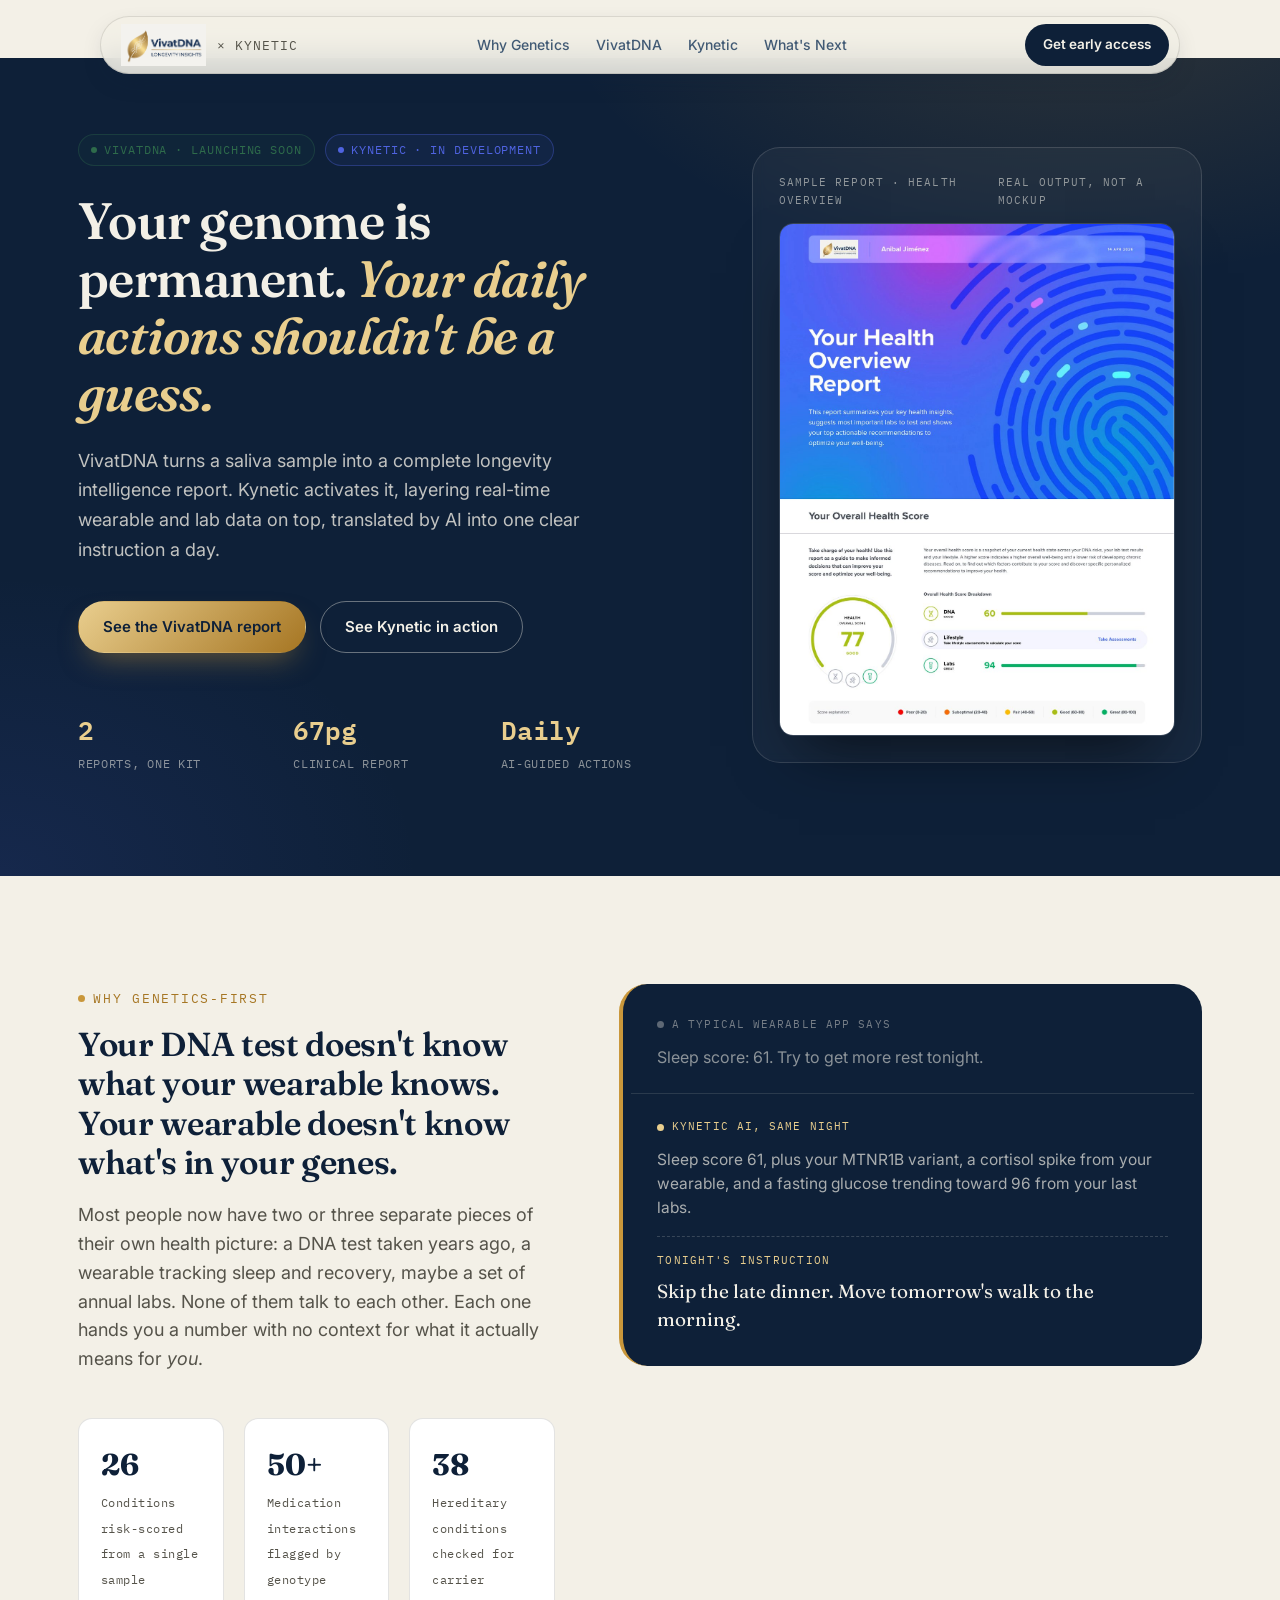
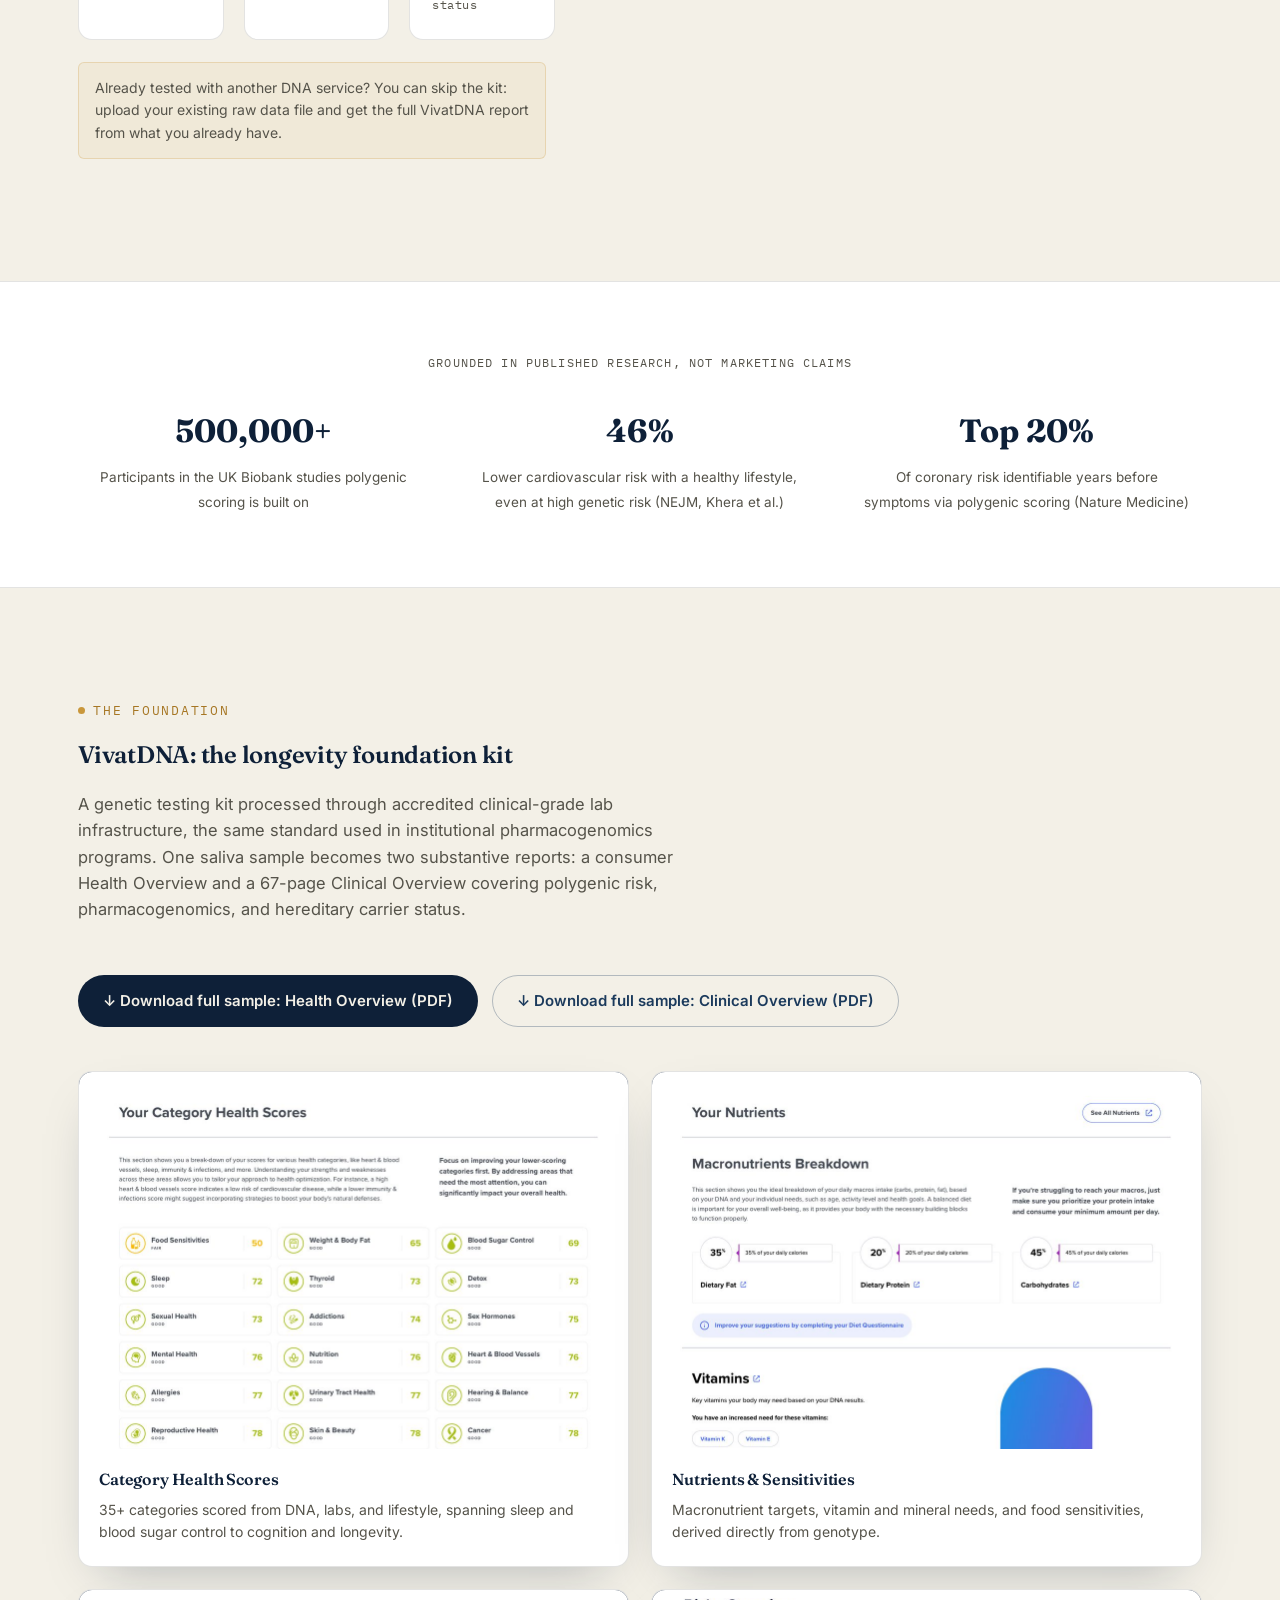
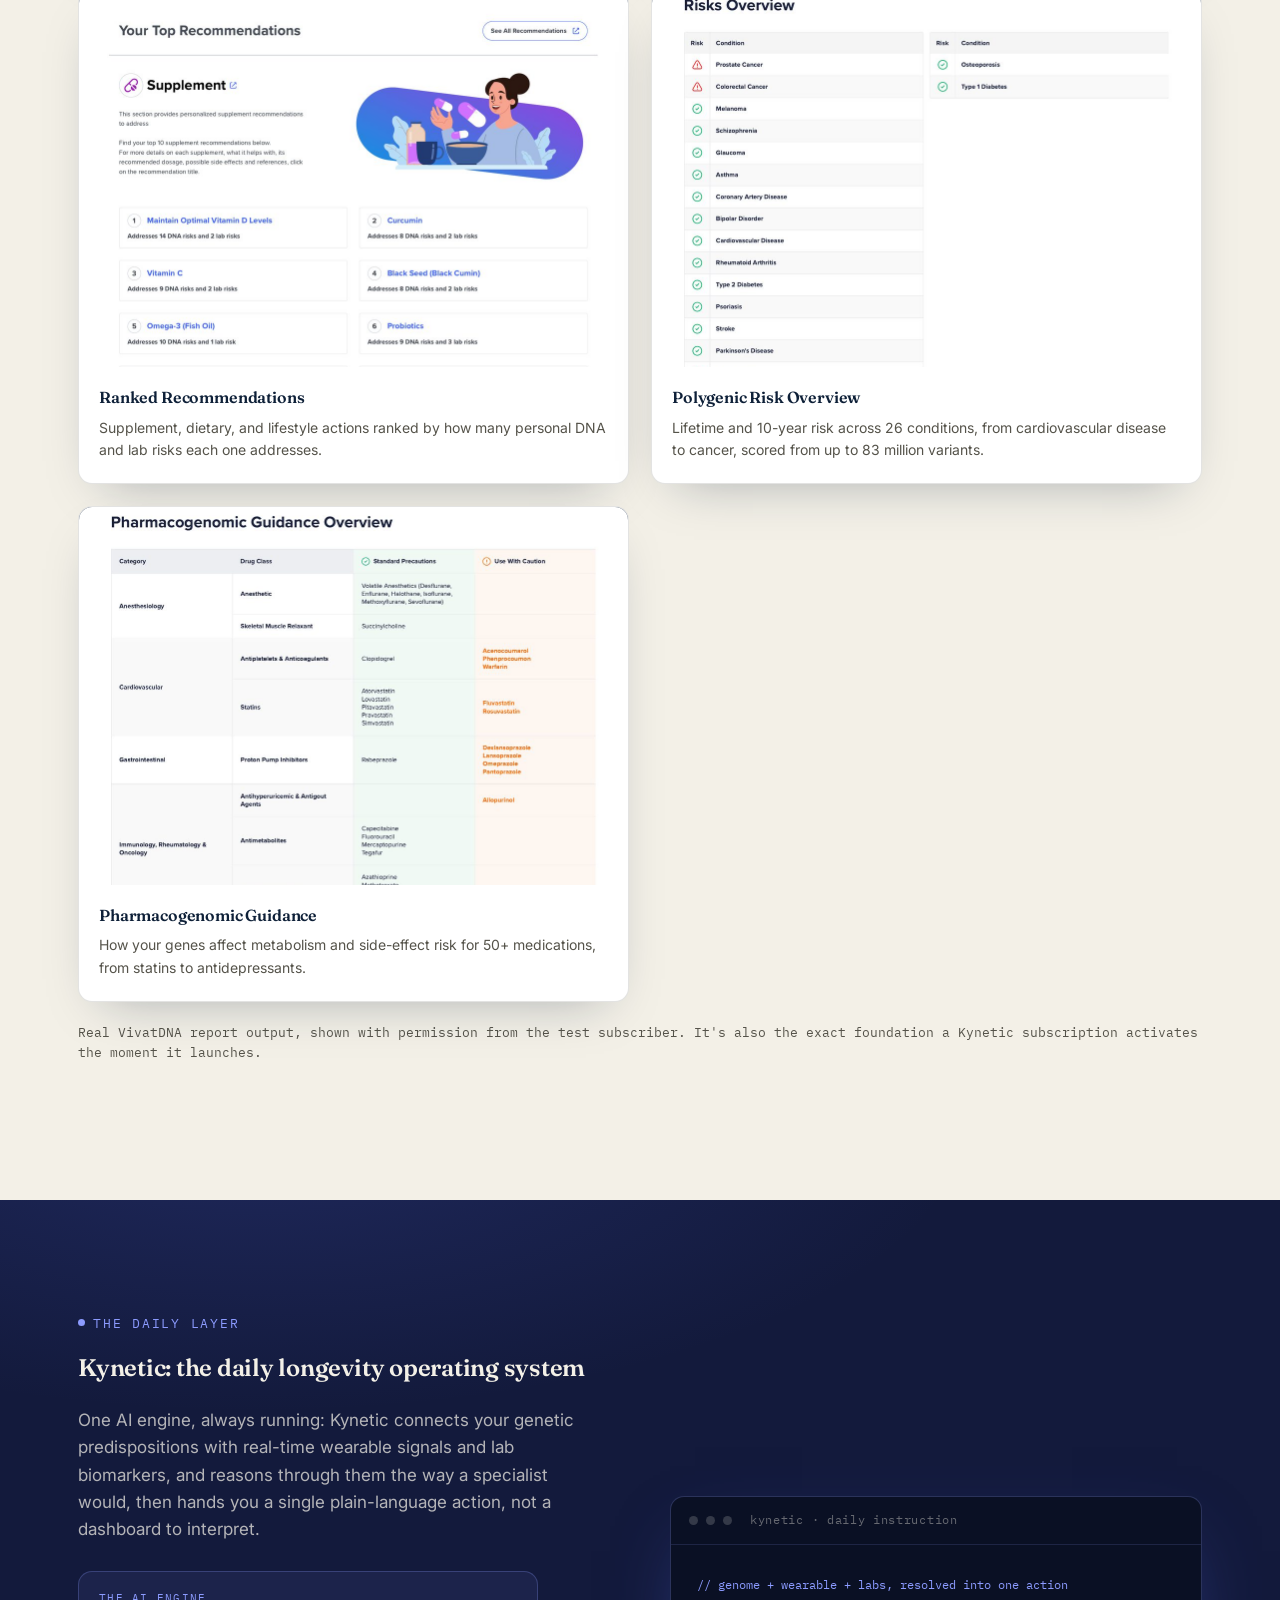
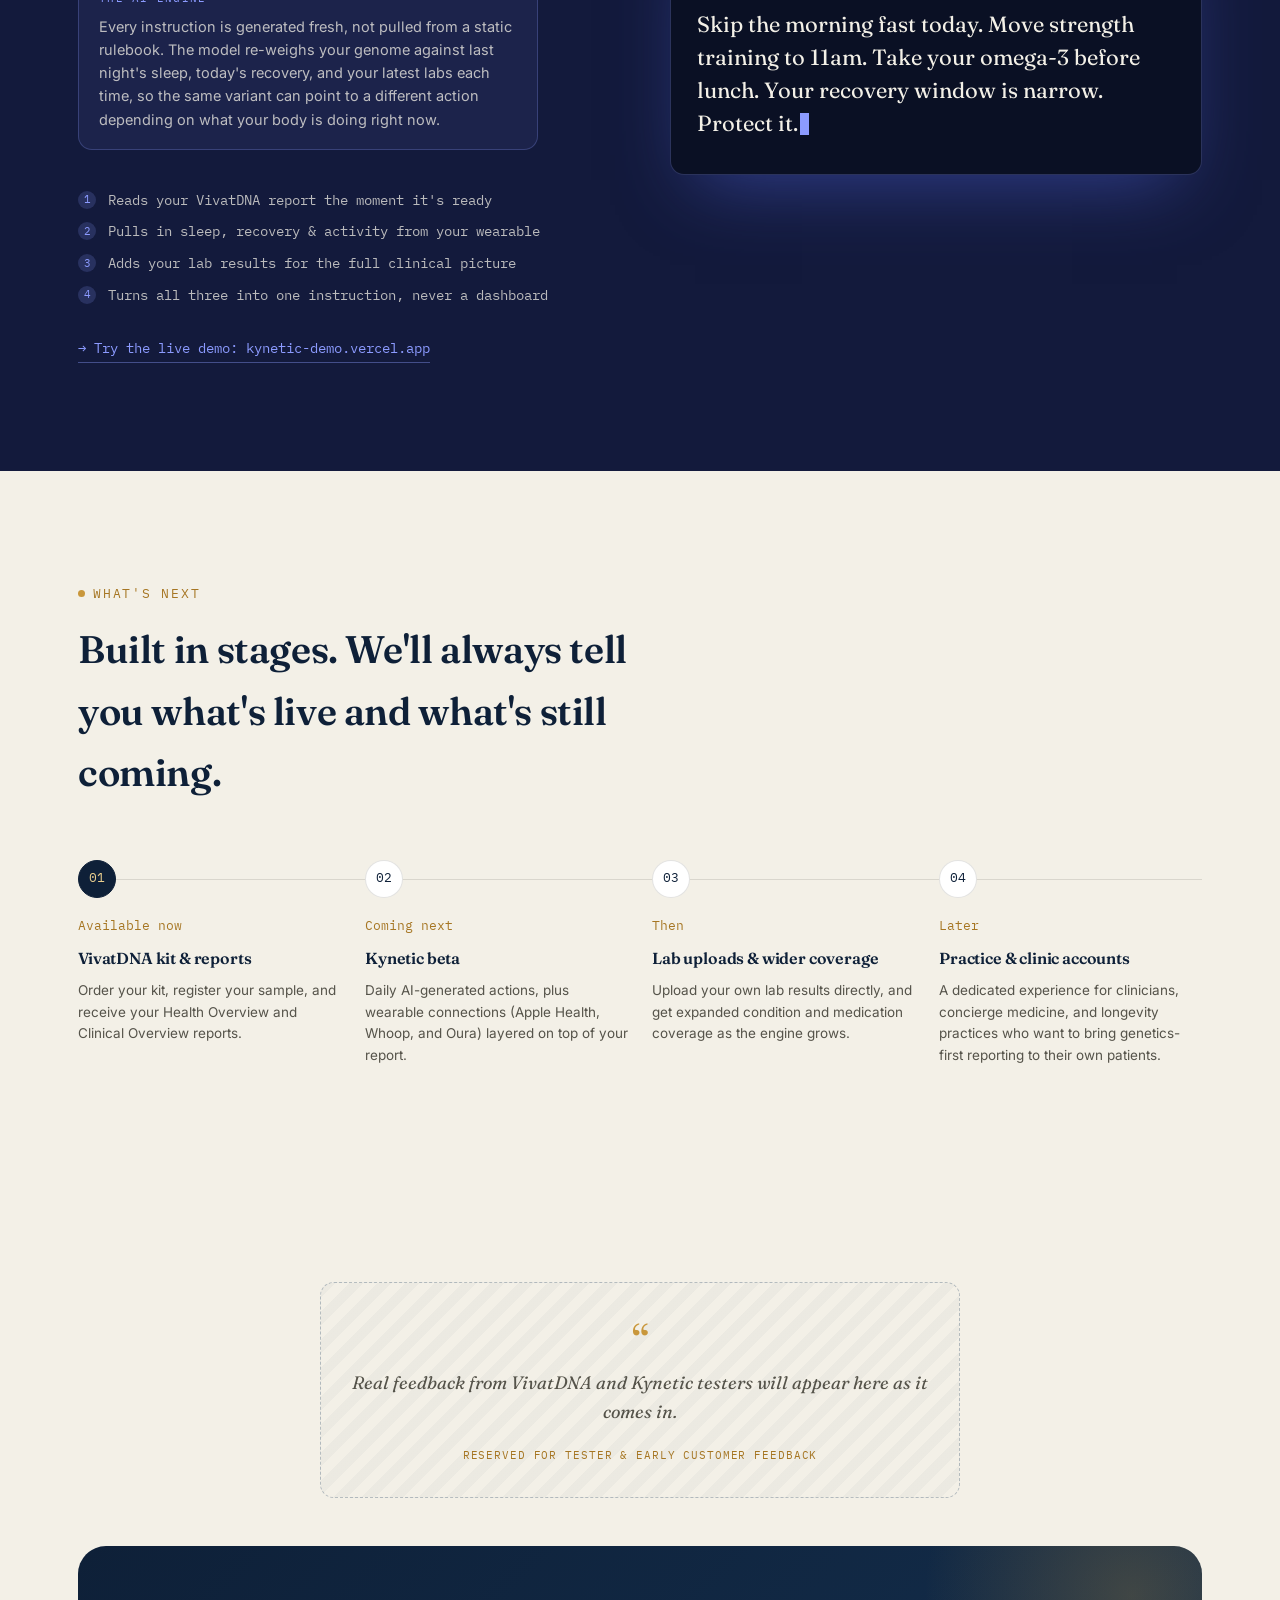
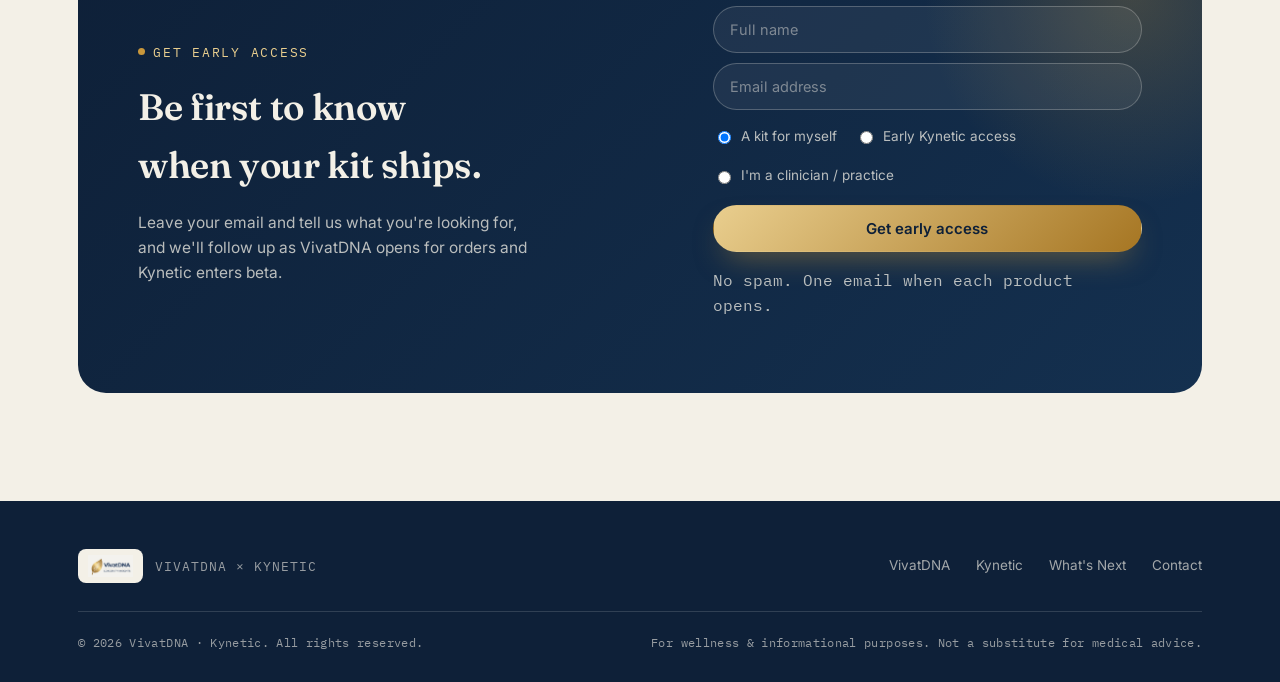
==== index.html @ 38526f20 "Add files via upload" ====
<!DOCTYPE html>
<html lang="en">
<head>
<meta charset="UTF-8">
<meta name="viewport" content="width=device-width, initial-scale=1.0">
<title>VivatDNA: DNA Testing &amp; Daily AI Longevity Coaching | Kynetic</title>
<meta name="description" content="Get a complete genetic longevity report with VivatDNA, then let Kynetic turn it into one clear action every day, grounded in your genes and sharpened by your wearable and labs.">
<meta name="theme-color" content="#0E2038">
<link rel="icon" type="image/png" href="assets/img/favicon.png">
<link rel="apple-touch-icon" href="assets/img/favicon.png">

<!-- Open Graph / social preview -->
<meta property="og:type" content="website">
<meta property="og:title" content="VivatDNA: DNA Testing & Daily AI Longevity Coaching">
<meta property="og:description" content="A 67-page genetic longevity report, activated daily by Kynetic's AI: one clear instruction, grounded in your genome and sharpened by your data.">
<meta property="og:image" content="assets/img/report-cover.jpg">
<meta property="og:site_name" content="VivatDNA">
<meta name="twitter:card" content="summary_large_image">
<meta name="twitter:title" content="VivatDNA: DNA Testing & Daily AI Longevity Coaching">
<meta name="twitter:description" content="A 67-page genetic longevity report, activated daily by Kynetic's AI: one clear instruction, grounded in your genome and sharpened by your data.">
<meta name="twitter:image" content="assets/img/report-cover.jpg">

<link rel="preconnect" href="https://fonts.googleapis.com">
<link rel="preconnect" href="https://fonts.gstatic.com" crossorigin>
<link href="https://fonts.googleapis.com/css2?family=Fraunces:ital,opsz,wght@0,9..144,400;0,9..144,500;0,9..144,600;1,9..144,500&family=Inter:wght@400;500;600;700&family=IBM+Plex+Mono:wght@400;500&display=swap" rel="stylesheet">
<link rel="stylesheet" href="assets/css/styles.css">
</head>
<body>

<div class="nav-wrap">
  <nav class="nav" aria-label="Primary">
    <a class="nav__brand" href="#top">
      <img src="assets/img/vivat-logo.png" alt="VivatDNA logo">
      <span>× KYNETIC</span>
    </a>
    <div class="nav__links">
      <a href="#opportunity">Why Genetics</a>
      <a href="#vivat">VivatDNA</a>
      <a href="#kynetic">Kynetic</a>
      <a href="#roadmap">What's Next</a>
    </div>
    <a class="nav__cta" href="#waitlist">Get early access</a>
  </nav>
</div>

<header class="hero" id="top">
  <div class="container hero__grid">
    <div>
      <div class="hero__eyebrow-row">
        <span class="status-pill is-live"><span class="dot"></span>VivatDNA · Launching Soon</span>
        <span class="status-pill is-build"><span class="dot"></span>Kynetic · In Development</span>
      </div>
      <h1>Your genome is permanent. <em>Your daily actions shouldn't be a guess.</em></h1>
      <p class="hero__sub">VivatDNA turns a saliva sample into a complete longevity intelligence report. Kynetic activates it, layering real-time wearable and lab data on top, translated by AI into one clear instruction a day.</p>
      <div class="hero__cta-row">
        <a class="btn btn-gold" href="#vivat">See the VivatDNA report</a>
        <a class="btn btn-outline-light" href="#kynetic">See Kynetic in action</a>
      </div>
      <div class="hero__stats">
        <div class="hero__stat"><b>2</b><span>Reports, one kit</span></div>
        <div class="hero__stat"><b>67pg</b><span>Clinical report</span></div>
        <div class="hero__stat"><b>Daily</b><span>AI-guided actions</span></div>
      </div>
    </div>
    <div class="hero__panel reveal">
      <div class="hero__panel-label"><span>Sample report · Health Overview</span><span>Real output, not a mockup</span></div>
      <div class="report-mock">
        <img src="assets/img/report-cover.jpg" alt="VivatDNA Health Overview Report sample, showing an overall health score of 77">
      </div>
    </div>
  </div>
</header>

<section class="problem" id="opportunity">
  <div class="container problem__grid">
    <div>
      <span class="eyebrow">Why Genetics-First</span>
      <h2>Your DNA test doesn't know what your wearable knows. Your wearable doesn't know what's in your genes.</h2>
      <p class="problem__lede">Most people now have two or three separate pieces of their own health picture: a DNA test taken years ago, a wearable tracking sleep and recovery, maybe a set of annual labs. None of them talk to each other. Each one hands you a number with no context for what it actually means for <em>you</em>.</p>
      <div class="stat-strip">
        <div class="stat-card reveal"><b>26</b><span>Conditions risk-scored from a single sample</span></div>
        <div class="stat-card reveal"><b>50+</b><span>Medication interactions flagged by genotype</span></div>
        <div class="stat-card reveal"><b>38</b><span>Hereditary conditions checked for carrier status</span></div>
      </div>
      <p class="byod-note reveal">Already tested with another DNA service? You can skip the kit: upload your existing raw data file and get the full VivatDNA report from what you already have.</p>
    </div>
    <div class="compare-card reveal">
      <div class="compare-row compare-row--before">
        <div class="compare-label"><span class="icon-dot"></span>A typical wearable app says</div>
        <p>Sleep score: 61. Try to get more rest tonight.</p>
      </div>
      <div class="compare-row compare-row--after">
        <div class="compare-label"><span class="icon-dot"></span>Kynetic AI, same night</div>
        <p class="compare-context">Sleep score 61, plus your MTNR1B variant, a cortisol spike from your wearable, and a fasting glucose trending toward 96 from your last labs.</p>
        <p class="compare-instruction"><span class="compare-instruction__tag">Tonight's instruction</span>Skip the late dinner. Move tomorrow's walk to the morning.</p>
      </div>
    </div>
  </div>
</section>

<section class="section--tight science-strip">
  <div class="container">
    <div class="science-strip__inner reveal">
      <span class="science-strip__label">Grounded in published research, not marketing claims</span>
      <div class="science-strip__items">
        <div class="science-strip__item"><b>500,000+</b><span>Participants in the UK Biobank studies polygenic scoring is built on</span></div>
        <div class="science-strip__item"><b>46%</b><span>Lower cardiovascular risk with a healthy lifestyle, even at high genetic risk (NEJM, Khera et al.)</span></div>
        <div class="science-strip__item"><b>Top 20%</b><span>Of coronary risk identifiable years before symptoms via polygenic scoring (Nature Medicine)</span></div>
      </div>
    </div>
  </div>
</section>

<section class="vivat" id="vivat">
  <div class="container">
    <div class="product-head">
      <div>
        <span class="eyebrow">The Foundation</span>
        <h2>VivatDNA: the longevity foundation kit</h2>
        <p style="color:var(--ink-soft); margin-top:16px; max-width:60ch; font-size:16.5px;">A genetic testing kit processed through accredited clinical-grade lab infrastructure, the same standard used in institutional pharmacogenomics programs. One saliva sample becomes two substantive reports: a consumer Health Overview and a 67-page Clinical Overview covering polygenic risk, pharmacogenomics, and hereditary carrier status.</p>
      </div>
    </div>

    <div class="reports-download-row reveal">
      <a class="btn btn-navy" href="assets/reports/VivatDNA-Sample-Health-Overview.pdf" target="_blank" rel="noopener">↓ Download full sample: Health Overview (PDF)</a>
      <a class="btn btn-outline-dark" href="assets/reports/VivatDNA-Sample-Clinical-Overview.pdf" target="_blank" rel="noopener">↓ Download full sample: Clinical Overview (PDF)</a>
    </div>

    <div class="reports-grid">
      <div class="report-card reveal">
        <div class="report-card__frame"><img src="assets/img/report-categories.jpg" alt="Category health scores across 35+ longevity categories"></div>
        <div class="report-card__body">
          <h4>Category Health Scores</h4>
          <p>35+ categories scored from DNA, labs, and lifestyle, spanning sleep and blood sugar control to cognition and longevity.</p>
        </div>
      </div>
      <div class="report-card reveal">
        <div class="report-card__frame"><img src="assets/img/report-nutrients.jpg" alt="Macronutrient breakdown, vitamin needs, and sensitivities from DNA analysis"></div>
        <div class="report-card__body">
          <h4>Nutrients &amp; Sensitivities</h4>
          <p>Macronutrient targets, vitamin and mineral needs, and food sensitivities, derived directly from genotype.</p>
        </div>
      </div>
      <div class="report-card reveal">
        <div class="report-card__frame"><img src="assets/img/report-recommendations.jpg" alt="Ranked supplement recommendations addressing specific DNA and lab risks"></div>
        <div class="report-card__body">
          <h4>Ranked Recommendations</h4>
          <p>Supplement, dietary, and lifestyle actions ranked by how many personal DNA and lab risks each one addresses.</p>
        </div>
      </div>
      <div class="report-card reveal">
        <div class="report-card__frame"><img src="assets/img/report-clinical-01.jpg" alt="Risk overview table flagging elevated lifetime risk for prostate and colorectal cancer among 26 conditions screened"></div>
        <div class="report-card__body">
          <h4>Polygenic Risk Overview</h4>
          <p>Lifetime and 10-year risk across 26 conditions, from cardiovascular disease to cancer, scored from up to 83 million variants.</p>
        </div>
      </div>
      <div class="report-card reveal">
        <div class="report-card__frame"><img src="assets/img/report-clinical-02.jpg" alt="Pharmacogenomic guidance table showing standard precaution and use with caution medications by drug class"></div>
        <div class="report-card__body">
          <h4>Pharmacogenomic Guidance</h4>
          <p>How your genes affect metabolism and side-effect risk for 50+ medications, from statins to antidepressants.</p>
        </div>
      </div>
    </div>

    <p class="reports-note">Real VivatDNA report output, shown with permission from the test subscriber. It's also the exact foundation a Kynetic subscription activates the moment it launches.</p>
  </div>
</section>

<section class="section--kynetic" id="kynetic">
  <div class="container kynetic__grid">
    <div>
      <span class="eyebrow">The Daily Layer</span>
      <h2>Kynetic: the daily longevity operating system</h2>
      <p class="kynetic__sub">One AI engine, always running: Kynetic connects your genetic predispositions with real-time wearable signals and lab biomarkers, and reasons through them the way a specialist would, then hands you a single plain-language action, not a dashboard to interpret.</p>

      <div class="ai-engine-note reveal">
        <span class="ai-engine-note__tag">The AI engine</span>
        <p>Every instruction is generated fresh, not pulled from a static rulebook. The model re-weighs your genome against last night's sleep, today's recovery, and your latest labs each time, so the same variant can point to a different action depending on what your body is doing right now.</p>
      </div>

      <div class="build-checklist">
        <div class="build-item"><span class="step-num">1</span> Reads your VivatDNA report the moment it's ready</div>
        <div class="build-item"><span class="step-num">2</span> Pulls in sleep, recovery &amp; activity from your wearable</div>
        <div class="build-item"><span class="step-num">3</span> Adds your lab results for the full clinical picture</div>
        <div class="build-item"><span class="step-num">4</span> Turns all three into one instruction, never a dashboard</div>
      </div>

      <a class="demo-link" href="https://kynetic-demo.vercel.app" target="_blank" rel="noopener">→ Try the live demo: kynetic-demo.vercel.app</a>
    </div>

    <div class="console reveal">
      <div class="console__bar">
        <span></span><span></span><span></span>
        <span class="label">kynetic · daily instruction</span>
      </div>
      <div class="console__body">
        <div class="console__prompt">// genome + wearable + labs, resolved into one action</div>
        <div class="console__output" id="typewriter"><span class="console__cursor"></span></div>
      </div>
    </div>
  </div>
</section>

<section class="roadmap" id="roadmap">
  <div class="container">
    <span class="eyebrow">What's Next</span>
    <h2 style="max-width:22ch; font-size:clamp(1.9rem,3vw,2.5rem);">Built in stages. We'll always tell you what's live and what's still coming.</h2>
    <div class="roadmap-track">
      <div class="roadmap-line"></div>
      <div class="roadmap-steps">
        <div class="roadmap-step is-current reveal">
          <div class="marker">01</div>
          <span class="amt">Available now</span>
          <h4>VivatDNA kit &amp; reports</h4>
          <p>Order your kit, register your sample, and receive your Health Overview and Clinical Overview reports.</p>
        </div>
        <div class="roadmap-step reveal">
          <div class="marker">02</div>
          <span class="amt">Coming next</span>
          <h4>Kynetic beta</h4>
          <p>Daily AI-generated actions, plus wearable connections (Apple Health, Whoop, and Oura) layered on top of your report.</p>
        </div>
        <div class="roadmap-step reveal">
          <div class="marker">03</div>
          <span class="amt">Then</span>
          <h4>Lab uploads &amp; wider coverage</h4>
          <p>Upload your own lab results directly, and get expanded condition and medication coverage as the engine grows.</p>
        </div>
        <div class="roadmap-step reveal">
          <div class="marker">04</div>
          <span class="amt">Later</span>
          <h4>Practice &amp; clinic accounts</h4>
          <p>A dedicated experience for clinicians, concierge medicine, and longevity practices who want to bring genetics-first reporting to their own patients.</p>
        </div>
      </div>
    </div>
  </div>
</section>

<section class="waitlist" id="waitlist">
  <div class="container">
    <div class="testimonial-slot reveal">
      <span class="testimonial-slot__mark">&ldquo;</span>
      <p>Real feedback from VivatDNA and Kynetic testers will appear here as it comes in.</p>
      <span class="testimonial-slot__label">Reserved for tester &amp; early customer feedback</span>
    </div>
    <div class="waitlist-card reveal">
      <div>
        <span class="eyebrow" style="color:var(--gold-300);">Get Early Access</span>
        <h2>Be first to know when your kit ships.</h2>
        <p>Leave your email and tell us what you're looking for, and we'll follow up as VivatDNA opens for orders and Kynetic enters beta.</p>
      </div>
      <div>
        <form class="form" id="waitlist-form" method="POST">
          <div class="form-row">
            <input type="text" name="name" placeholder="Full name" aria-label="Full name" required>
          </div>
          <div class="form-row" style="margin-top:10px;">
            <input type="email" name="email" placeholder="Email address" aria-label="Email address" required>
          </div>
          <div class="form-select-row">
            <label><input type="radio" name="interest" value="Kit" checked> A kit for myself</label>
            <label><input type="radio" name="interest" value="Kynetic"> Early Kynetic access</label>
            <label><input type="radio" name="interest" value="Clinician"> I'm a clinician / practice</label>
          </div>
          <button type="submit" class="btn btn-gold btn-block" style="margin-top:18px;">Get early access</button>
          <p class="form-note">No spam. One email when each product opens.</p>
          <p class="form-success" id="form-success">You're on the list. Thank you.</p>
        </form>
      </div>
    </div>
  </div>
</section>

<footer>
  <div class="container">
    <div class="footer-grid">
      <div class="footer-brand">
        <img src="assets/img/vivat-logo.png" alt="VivatDNA logo">
        <span>VIVATDNA × KYNETIC</span>
      </div>
      <div class="footer-links">
        <a href="#vivat">VivatDNA</a>
        <a href="#kynetic">Kynetic</a>
        <a href="#roadmap">What's Next</a>
        <a href="mailto:hello@vivatdna.com">Contact</a>
      </div>
    </div>
    <div class="footer-bottom">
      <span>© <span id="year"></span> VivatDNA · Kynetic. All rights reserved.</span>
      <span>For wellness &amp; informational purposes. Not a substitute for medical advice.</span>
    </div>
  </div>
</footer>

<script src="assets/js/main.js"></script>
</body>
</html>
---- assets/css/styles.css ----
/* ==========================================================================
   VivatDNA × Kynetic — Design tokens
   ========================================================================== */
:root{
  --cream: #F3F0E7;
  --paper: #FFFFFF;
  --ink: #1C1A15;
  --ink-soft: #55534A;

  --navy-900: #0E2038;
  --navy-800: #14304F;
  --navy-700: #1B3A5C;

  --gold-300: #E9CE8E;
  --gold-500: #C9973B;
  --gold-700: #A67623;

  --kynetic-400: #8C9BFF;
  --kynetic-500: #4F63E0;
  --kynetic-900: #131A3C;

  --line: rgba(28,26,21,0.12);
  --line-dark: rgba(255,255,255,0.14);

  --radius-s: 6px;
  --radius-m: 14px;
  --radius-l: 28px;

  --shadow-card: 0 20px 50px -25px rgba(14,32,56,0.35);
  --shadow-pill: 0 10px 30px -14px rgba(14,32,56,0.45);

  --font-display: "Fraunces", "Iowan Old Style", ui-serif, Georgia, serif;
  --font-body: "Inter", -apple-system, BlinkMacSystemFont, "Segoe UI", sans-serif;
  --font-mono: "IBM Plex Mono", ui-monospace, SFMono-Regular, Menlo, monospace;
}

*,*::before,*::after{ box-sizing:border-box; }
html{ scroll-behavior:smooth; }
@media (prefers-reduced-motion: reduce){
  html{ scroll-behavior:auto; }
  *,*::before,*::after{ animation-duration:0.001ms !important; animation-iteration-count:1 !important; transition-duration:0.001ms !important; scroll-behavior:auto !important; }
}

body{
  margin:0;
  background:var(--cream);
  color:var(--ink);
  font-family:var(--font-body);
  font-size:16px;
  line-height:1.6;
  -webkit-font-smoothing:antialiased;
}

img{ max-width:100%; display:block; }
a{ color:inherit; }
.container{ width:100%; max-width:1180px; margin:0 auto; padding:0 28px; }

h1,h2,h3,h4{ font-family:var(--font-display); font-weight:600; margin:0; color:var(--navy-900); letter-spacing:-0.01em; }

.eyebrow{
  font-family:var(--font-mono);
  font-size:12.5px;
  letter-spacing:0.14em;
  text-transform:uppercase;
  color:var(--gold-700);
  display:inline-flex;
  align-items:center;
  gap:8px;
  margin-bottom:16px;
}
.eyebrow::before{
  content:"";
  width:7px;height:7px;border-radius:50%;
  background:var(--gold-500);
  display:inline-block;
}
.section--dark .eyebrow{ color:var(--gold-300); }
.section--kynetic .eyebrow{ color:var(--kynetic-400); }
.section--kynetic .eyebrow::before{ background:var(--kynetic-400); }

.status-pill{
  font-family:var(--font-mono);
  font-size:11.5px;
  letter-spacing:0.08em;
  text-transform:uppercase;
  padding:6px 12px;
  border-radius:999px;
  display:inline-flex;
  align-items:center;
  gap:7px;
  border:1px solid var(--line);
}
.status-pill.is-live{ color:#2E6B4B; border-color:rgba(46,107,75,0.35); background:rgba(46,107,75,0.08); }
.status-pill.is-build{ color:var(--kynetic-500); border-color:rgba(79,99,224,0.35); background:rgba(79,99,224,0.08); }
.status-pill .dot{ width:6px;height:6px;border-radius:50%; background:currentColor; }
.status-pill.is-build .dot{ animation:pulse 1.8s ease-in-out infinite; }
@keyframes pulse{ 0%,100%{opacity:1;} 50%{opacity:0.25;} }

/* ---------------------------------- nav ---------------------------------- */
.nav-wrap{
  position:sticky; top:16px; z-index:80;
  display:flex; justify-content:center;
  padding:0 20px;
}
.nav{
  width:100%; max-width:1080px;
  background:rgba(243,240,231,0.86);
  backdrop-filter:blur(14px) saturate(160%);
  border:1px solid var(--line);
  border-radius:999px;
  box-shadow:var(--shadow-pill);
  display:flex; align-items:center; justify-content:space-between;
  padding:7px 10px 7px 20px;
}
.nav__brand{ display:flex; align-items:center; gap:11px; text-decoration:none; }
.nav__brand img{ height:42px; width:auto; }
.nav__brand span{ font-family:var(--font-mono); font-size:12.5px; letter-spacing:0.08em; color:var(--ink-soft); }
.nav__links{ display:flex; align-items:center; gap:26px; }
.nav__links a{
  font-size:14px; text-decoration:none; color:var(--navy-700); font-weight:500;
  opacity:0.82;
}
.nav__links a:hover{ opacity:1; }
.nav__cta{
  font-family:var(--font-body); font-weight:600; font-size:13.5px;
  background:var(--navy-900); color:var(--cream);
  padding:10px 18px; border-radius:999px; text-decoration:none;
  white-space:nowrap;
}
.nav__toggle{ display:none; }

@media (max-width:840px){
  .nav__links{ display:none; }
  .nav{ padding:8px 8px 8px 16px; }
  .nav__cta{ padding:9px 14px; font-size:12.5px; }
  .nav__brand span{ display:none; }
}

/* --------------------------------- buttons -------------------------------- */
.btn{
  display:inline-flex; align-items:center; gap:9px;
  font-family:var(--font-body); font-weight:600; font-size:15px;
  padding:13px 24px; border-radius:999px; text-decoration:none;
  border:1px solid transparent; cursor:pointer;
  transition:transform 0.18s ease, box-shadow 0.18s ease;
}
.btn:hover{ transform:translateY(-1px); }
.btn-gold{ background:linear-gradient(135deg,var(--gold-300),var(--gold-700)); color:var(--navy-900); box-shadow:0 14px 30px -12px rgba(201,151,59,0.55); }
.btn-outline-light{ border-color:rgba(243,240,231,0.4); color:var(--cream); }
.btn-outline-light:hover{ border-color:rgba(243,240,231,0.8); }
.btn-navy{ background:var(--navy-900); color:var(--cream); }
.btn-kynetic{ background:linear-gradient(135deg,var(--kynetic-400),var(--kynetic-500)); color:#fff; box-shadow:0 14px 30px -12px rgba(79,99,224,0.55); }
.btn-block{ width:100%; justify-content:center; }

/* --------------------------------- sections ------------------------------- */
section{ padding:108px 0; position:relative; }
.section--dark{ background:var(--navy-900); color:var(--cream); }
.section--dark h2, .section--dark h3, .section--dark h4{ color:var(--cream); }
.section--kynetic{ background:radial-gradient(1200px 500px at 20% -10%, rgba(79,99,224,0.20), transparent 60%), var(--kynetic-900); }
.section--kynetic h2,.section--kynetic h3,.section--kynetic h4{ color:var(--cream); }
.section--tight{ padding:72px 0; }

.kicker-row{ display:flex; align-items:center; gap:14px; flex-wrap:wrap; margin-bottom:18px; }

/* ----------------------------------- hero ---------------------------------- */
.hero{
  background:
    radial-gradient(900px 500px at 85% -10%, rgba(201,151,59,0.18), transparent 60%),
    radial-gradient(700px 500px at 0% 100%, rgba(79,99,224,0.12), transparent 60%),
    var(--navy-900);
  color:var(--cream);
  padding:76px 0 100px;
  overflow:hidden;
  position:relative;
}
.helix-motif{
  position:absolute; inset:0; pointer-events:none;
  opacity:0.55;
}
.hero__grid{
  display:grid; grid-template-columns:1.15fr 0.85fr; gap:64px; align-items:center;
  position:relative; z-index:2;
}
.hero__eyebrow-row{ display:flex; gap:10px; flex-wrap:wrap; margin-bottom:26px; }
.hero h1{
  font-size:clamp(2.4rem, 4vw, 3.6rem);
  line-height:1.12;
  color:var(--cream);
  max-width:19ch;
}
.hero h1 em{ font-style:italic; color:var(--gold-300); }
.hero__sub{
  margin-top:24px; font-size:18px; line-height:1.65; color:rgba(243,240,231,0.78);
  max-width:46ch;
}
.hero__cta-row{ display:flex; gap:14px; margin-top:36px; flex-wrap:wrap; }
.hero__stats{
  margin-top:56px; display:grid; grid-template-columns:repeat(3,auto); gap:36px;
  font-family:var(--font-mono);
}
.hero__stat b{ display:block; font-size:26px; color:var(--gold-300); font-weight:600; }
.hero__stat span{ font-size:11.5px; letter-spacing:0.06em; text-transform:uppercase; color:rgba(243,240,231,0.55); }

.hero__panel{
  background:rgba(255,255,255,0.04);
  border:1px solid rgba(243,240,231,0.14);
  border-radius:var(--radius-l);
  padding:26px;
  backdrop-filter:blur(6px);
}
.hero__panel-label{ font-family:var(--font-mono); font-size:11px; letter-spacing:0.1em; text-transform:uppercase; color:rgba(243,240,231,0.55); margin-bottom:14px; display:flex; justify-content:space-between; }
.report-mock{ border-radius:var(--radius-m); overflow:hidden; border:1px solid rgba(243,240,231,0.14); box-shadow:0 30px 60px -20px rgba(0,0,0,0.6); }
.report-mock img{ width:100%; }

@media (max-width:960px){
  .hero__grid{ grid-template-columns:1fr; }
  .hero__stats{ grid-template-columns:repeat(3,1fr); gap:20px; }
}

/* ------------------------------ problem / quote ---------------------------- */
.problem{ background:var(--cream); }
.problem__grid{ display:grid; grid-template-columns:0.9fr 1.1fr; gap:64px; align-items:flex-start; }
.problem h2{ font-size:clamp(1.7rem,2.6vw,2.3rem); max-width:22ch; line-height:1.18; }
.problem__lede{ font-size:18px; color:var(--ink-soft); margin-top:20px; max-width:44ch; }
.quote-card{
  background:var(--navy-900); color:var(--cream);
  border-radius:var(--radius-l);
  padding:36px 38px;
  position:relative;
  border-left:4px solid var(--gold-500);
}
.quote-card p{ font-family:var(--font-display); font-size:19px; line-height:1.55; margin:0 0 14px; }
.quote-card p:last-child{ margin-bottom:0; }
.quote-card .quote-mark{ font-size:15px; font-family:var(--font-mono); color:var(--gold-300); }

.compare-card{
  background:var(--navy-900); color:var(--cream);
  border-radius:var(--radius-l);
  padding:8px;
  position:relative;
  border-left:4px solid var(--gold-500);
}
.compare-row{ padding:24px 26px; }
.compare-row + .compare-row{ border-top:1px solid rgba(243,240,231,0.12); }
.compare-label{ font-family:var(--font-mono); font-size:11px; letter-spacing:0.1em; text-transform:uppercase; display:flex; align-items:center; gap:8px; margin-bottom:12px; }
.compare-label .icon-dot{ width:7px; height:7px; border-radius:50%; display:inline-block; }
.compare-row--before .compare-label{ color:rgba(243,240,231,0.45); }
.compare-row--before .icon-dot{ background:rgba(243,240,231,0.35); }
.compare-row--after .compare-label{ color:var(--gold-300); }
.compare-row--after .icon-dot{ background:var(--gold-300); }
.compare-row--before p{ font-family:var(--font-body); font-size:16px; line-height:1.5; color:rgba(243,240,231,0.55); margin:0; }
.compare-row--after .compare-context{ font-family:var(--font-body); font-size:15.5px; line-height:1.55; color:rgba(243,240,231,0.68); margin:0 0 16px; }
.compare-row--after .compare-instruction{ font-family:var(--font-display); font-size:19px; line-height:1.5; color:var(--cream); margin:0; padding-top:16px; border-top:1px dashed rgba(243,240,231,0.18); }
.compare-instruction__tag{ display:block; font-family:var(--font-mono); font-size:10.5px; letter-spacing:0.12em; text-transform:uppercase; color:var(--gold-300); margin-bottom:8px; }
.stat-strip{ display:grid; grid-template-columns:repeat(3,1fr); gap:20px; margin-top:44px; }
.stat-card{ background:var(--paper); border:1px solid var(--line); border-radius:var(--radius-m); padding:22px; }
.stat-card b{ display:block; font-family:var(--font-display); font-size:30px; color:var(--navy-900); }
.stat-card span{ font-family:var(--font-mono); font-size:12px; letter-spacing:0.04em; color:var(--ink-soft); }

@media (max-width:900px){
  .problem__grid{ grid-template-columns:1fr; }
  .stat-strip{ grid-template-columns:1fr; }
}

/* ---------------------------- science credibility strip --------------------------- */
.science-strip{ background:var(--paper); border-top:1px solid var(--line); border-bottom:1px solid var(--line); }
.science-strip__inner{ text-align:center; }
.science-strip__label{ font-family:var(--font-mono); font-size:11.5px; letter-spacing:0.1em; text-transform:uppercase; color:var(--ink-soft); display:block; margin-bottom:32px; }
.science-strip__items{ display:grid; grid-template-columns:repeat(3,1fr); gap:36px; }
.science-strip__item{ padding:0 12px; }
.science-strip__item b{ display:block; font-family:var(--font-display); font-size:32px; color:var(--navy-900); margin-bottom:8px; }
.science-strip__item span{ font-size:13.5px; color:var(--ink-soft); line-height:1.5; }

@media (max-width:900px){
  .science-strip__items{ grid-template-columns:1fr; gap:28px; }
}

/* --------------------------------- vivat -------------------------------- */
.vivat{ background:var(--cream); }
.product-head{ margin-bottom:52px; }

.reports-download-row{ display:flex; gap:14px; flex-wrap:wrap; margin:28px 0 44px; }
.btn-outline-dark{ border-color:rgba(27,58,92,0.3); color:var(--navy-700); }
.btn-outline-dark:hover{ border-color:rgba(27,58,92,0.6); }
.btn-disabled{ opacity:0.55; cursor:not-allowed; border:1px dashed rgba(27,58,92,0.35); color:var(--ink-soft); background:transparent; }
.reports-note{ font-family:var(--font-mono); font-size:12.5px; color:var(--ink-soft); margin-top:-6px; margin-bottom:30px; }
.byod-note{ margin-top:22px; font-size:14px; color:var(--ink-soft); padding:14px 16px; background:rgba(201,151,59,0.08); border:1px solid rgba(201,151,59,0.25); border-radius:var(--radius-s); max-width:52ch; }

.reports-grid{ display:grid; grid-template-columns:repeat(2,1fr); gap:22px; margin-bottom:26px; }
.report-card{
  background:var(--paper); border:1px solid var(--line); border-radius:var(--radius-m);
  overflow:hidden; box-shadow:var(--shadow-card);
}
.report-card__frame{ aspect-ratio:16/11; overflow:hidden; background:var(--navy-900); position:relative; }
.report-card__frame img{ width:100%; height:100%; object-fit:cover; object-position:top; transition:transform 0.5s ease; }
.report-card:hover .report-card__frame img{ transform:scale(1.04); }
.report-card__body{ padding:18px 20px 22px; }
.report-card__body h4{ font-size:16px; margin-bottom:6px; }
.report-card__body p{ font-size:14px; color:var(--ink-soft); margin:0; }

.report-card--placeholder{
  border:1.5px dashed rgba(27,58,92,0.3);
  background:repeating-linear-gradient(135deg, rgba(27,58,92,0.035) 0 10px, transparent 10px 20px);
  display:flex; align-items:center; justify-content:center;
  min-height:100%;
}
.report-card--placeholder .report-card__frame{
  background:transparent; display:flex; align-items:center; justify-content:center;
  aspect-ratio:auto; padding:40px 24px;
}
.placeholder-inner{ text-align:center; max-width:30ch; margin:0 auto; }
.placeholder-inner .icon{ font-family:var(--font-mono); font-size:12px; letter-spacing:0.1em; text-transform:uppercase; color:var(--gold-700); margin-bottom:10px; display:block; }
.placeholder-inner h4{ font-size:16px; margin-bottom:6px; color:var(--navy-900); }
.placeholder-inner p{ font-size:13.5px; color:var(--ink-soft); margin:0; }

@media (max-width:900px){
  .reports-grid{ grid-template-columns:1fr; }
}

/* -------------------------------- kynetic -------------------------------- */
.kynetic__grid{ display:grid; grid-template-columns:1fr 1fr; gap:60px; align-items:center; }
.kynetic h2{ font-size:clamp(1.9rem,3vw,2.5rem); max-width:15ch; }
.kynetic__sub{ font-size:17px; color:rgba(243,240,231,0.72); margin-top:20px; max-width:46ch; }
.ai-engine-note{ margin-top:28px; max-width:46ch; padding:18px 20px; border-radius:var(--radius-m); background:rgba(140,155,255,0.08); border:1px solid rgba(140,155,255,0.25); }
.ai-engine-note__tag{ display:block; font-family:var(--font-mono); font-size:10.5px; letter-spacing:0.12em; text-transform:uppercase; color:var(--kynetic-400); margin-bottom:8px; }
.ai-engine-note p{ font-size:14.5px; line-height:1.6; color:rgba(243,240,231,0.75); margin:0; }

.console{
  background:#0A1024; border:1px solid rgba(140,155,255,0.25); border-radius:var(--radius-m);
  padding:0; box-shadow:0 30px 70px -25px rgba(79,99,224,0.5); overflow:hidden;
}
.console__bar{ display:flex; align-items:center; gap:8px; padding:14px 18px; border-bottom:1px solid rgba(140,155,255,0.15); }
.console__bar span{ width:9px;height:9px;border-radius:50%; background:rgba(243,240,231,0.18); }
.console__bar .label{ margin-left:10px; font-family:var(--font-mono); font-size:11.5px; letter-spacing:0.06em; color:rgba(243,240,231,0.4); width:auto; height:auto; border-radius:0; background:none; }
.console__body{ padding:30px 26px 34px; min-height:190px; }
.console__prompt{ font-family:var(--font-mono); font-size:12px; color:var(--kynetic-400); margin-bottom:14px; }
.console__output{ font-family:var(--font-display); font-size:22px; line-height:1.5; color:var(--cream); min-height:120px; }
.console__cursor{ display:inline-block; width:9px; height:22px; background:var(--kynetic-400); margin-left:2px; vertical-align:-4px; animation:blink 1s step-end infinite; }
@keyframes blink{ 50%{ opacity:0; } }

.build-checklist{ margin-top:40px; display:grid; gap:10px; }
.build-item{ display:flex; align-items:flex-start; gap:12px; font-family:var(--font-mono); font-size:13.5px; color:rgba(243,240,231,0.75); }
.build-item .step-num{ flex:none; width:18px; height:18px; border-radius:50%; display:flex; align-items:center; justify-content:center; font-size:10.5px; margin-top:1px; background:rgba(140,155,255,0.18); color:var(--kynetic-400); }
.demo-link{
  margin-top:32px; display:inline-flex; align-items:center; gap:10px;
  font-family:var(--font-mono); font-size:13.5px; color:var(--kynetic-400); text-decoration:none;
  border-bottom:1px solid rgba(140,155,255,0.4); padding-bottom:2px;
}

@media (max-width:960px){ .kynetic__grid{ grid-template-columns:1fr; } }

/* -------------------------------- roadmap -------------------------------- */
.roadmap{ background:var(--cream); }
.roadmap-track{ position:relative; margin-top:56px; }
.roadmap-line{ position:absolute; top:19px; left:0; right:0; height:1px; background:var(--line); }
.roadmap-steps{ display:grid; grid-template-columns:repeat(4,1fr); gap:24px; position:relative; }
.roadmap-step .marker{
  width:38px; height:38px; border-radius:50%; background:var(--paper); border:1px solid var(--line);
  display:flex; align-items:center; justify-content:center; font-family:var(--font-mono); font-size:13px; color:var(--navy-900);
  margin-bottom:18px; position:relative; z-index:2;
}
.roadmap-step.is-current .marker{ background:var(--navy-900); color:var(--gold-300); border-color:var(--navy-900); }
.roadmap-step h4{ font-size:16px; margin-bottom:8px; }
.roadmap-step .amt{ font-family:var(--font-mono); font-size:13px; color:var(--gold-700); display:block; margin-bottom:10px; }
.roadmap-step p{ font-size:13.5px; color:var(--ink-soft); margin:0; }

@media (max-width:900px){
  .roadmap-steps{ grid-template-columns:1fr; }
  .roadmap-line{ display:none; }
}

/* -------------------------------- waitlist -------------------------------- */
.waitlist{ background:var(--cream); }
.testimonial-slot{
  max-width:640px; margin:0 auto 48px; text-align:center;
  border:1.5px dashed rgba(27,58,92,0.28);
  background:repeating-linear-gradient(135deg, rgba(27,58,92,0.03) 0 10px, transparent 10px 20px);
  border-radius:var(--radius-m);
  padding:36px 30px 30px;
}
.testimonial-slot__mark{ font-family:var(--font-display); font-size:44px; color:var(--gold-500); line-height:1; display:block; margin-bottom:6px; }
.testimonial-slot p{ font-family:var(--font-display); font-style:italic; font-size:18px; color:var(--ink-soft); margin:0 0 14px; }
.testimonial-slot__label{ font-family:var(--font-mono); font-size:11px; letter-spacing:0.08em; text-transform:uppercase; color:var(--gold-700); }
.waitlist-card{
  background:linear-gradient(135deg, var(--navy-900), var(--navy-800));
  border-radius:var(--radius-l);
  padding:60px 60px;
  display:grid; grid-template-columns:1.1fr 0.9fr; gap:50px; align-items:center;
  color:var(--cream);
  position:relative; overflow:hidden;
}
.waitlist-card::after{
  content:""; position:absolute; width:420px; height:420px; border-radius:50%;
  background:radial-gradient(circle, rgba(201,151,59,0.25), transparent 70%);
  top:-160px; right:-140px;
}
.waitlist-card h2{ color:var(--cream); font-size:clamp(1.8rem,3vw,2.3rem); max-width:14ch; }
.waitlist-card p{ color:rgba(243,240,231,0.75); margin-top:16px; max-width:40ch; font-size:15.5px; }

.form{ position:relative; z-index:2; }
.form-row{ display:flex; gap:10px; flex-wrap:wrap; }
.form input[type=email], .form input[type=text]{
  flex:1; min-width:200px;
  padding:14px 16px; border-radius:999px; border:1px solid rgba(243,240,231,0.25);
  background:rgba(255,255,255,0.06); color:var(--cream); font-family:var(--font-body); font-size:14.5px;
  outline:none;
}
.form input::placeholder{ color:rgba(243,240,231,0.45); }
.form input:focus{ border-color:var(--gold-300); box-shadow:0 0 0 3px rgba(201,151,59,0.25); }
.form-note{ font-size:12.5px; color:rgba(243,240,231,0.5); margin-top:12px; font-family:var(--font-mono); }
.form-success{ display:none; font-family:var(--font-mono); font-size:13.5px; color:#4FD695; margin-top:14px; }
.form-select-row{ display:flex; gap:18px; margin-top:16px; flex-wrap:wrap; }
.form-select-row label{ display:flex; align-items:center; gap:7px; font-size:13.5px; color:rgba(243,240,231,0.75); }

@media (max-width:900px){ .waitlist-card{ grid-template-columns:1fr; padding:44px 30px; } }

/* ---------------------------------- footer -------------------------------- */
footer{ background:var(--navy-900); color:rgba(243,240,231,0.6); padding:48px 0 30px; }
.footer-grid{ display:flex; justify-content:space-between; align-items:center; flex-wrap:wrap; gap:24px; padding-bottom:28px; border-bottom:1px solid var(--line-dark); }
.footer-brand{ display:flex; align-items:center; gap:12px; }
.footer-brand img{ height:34px; padding:6px 10px; background:var(--cream); border-radius:8px; }
.footer-brand span{ font-family:var(--font-mono); font-size:12.5px; letter-spacing:0.08em; }
.footer-links{ display:flex; gap:26px; font-size:13.5px; }
.footer-links a{ text-decoration:none; color:rgba(243,240,231,0.65); }
.footer-links a:hover{ color:var(--cream); }
.footer-bottom{ display:flex; justify-content:space-between; flex-wrap:wrap; gap:10px; padding-top:22px; font-family:var(--font-mono); font-size:11.5px; letter-spacing:0.03em; }

/* -------------------------------- reveal on scroll -------------------------------- */
.reveal{ opacity:0; transform:translateY(16px); transition:opacity 0.7s ease, transform 0.7s ease; }
.reveal.is-visible{ opacity:1; transform:translateY(0); }

/* focus visibility */
a:focus-visible, button:focus-visible, input:focus-visible{
  outline:2px solid var(--gold-500); outline-offset:3px;
}

@media (max-width:640px){
  section{ padding:72px 0; }
  .hero{ padding:56px 0 70px; }
  .hero__stats{ grid-template-columns:1fr 1fr; }
  .waitlist-card{ border-radius:20px; }
}
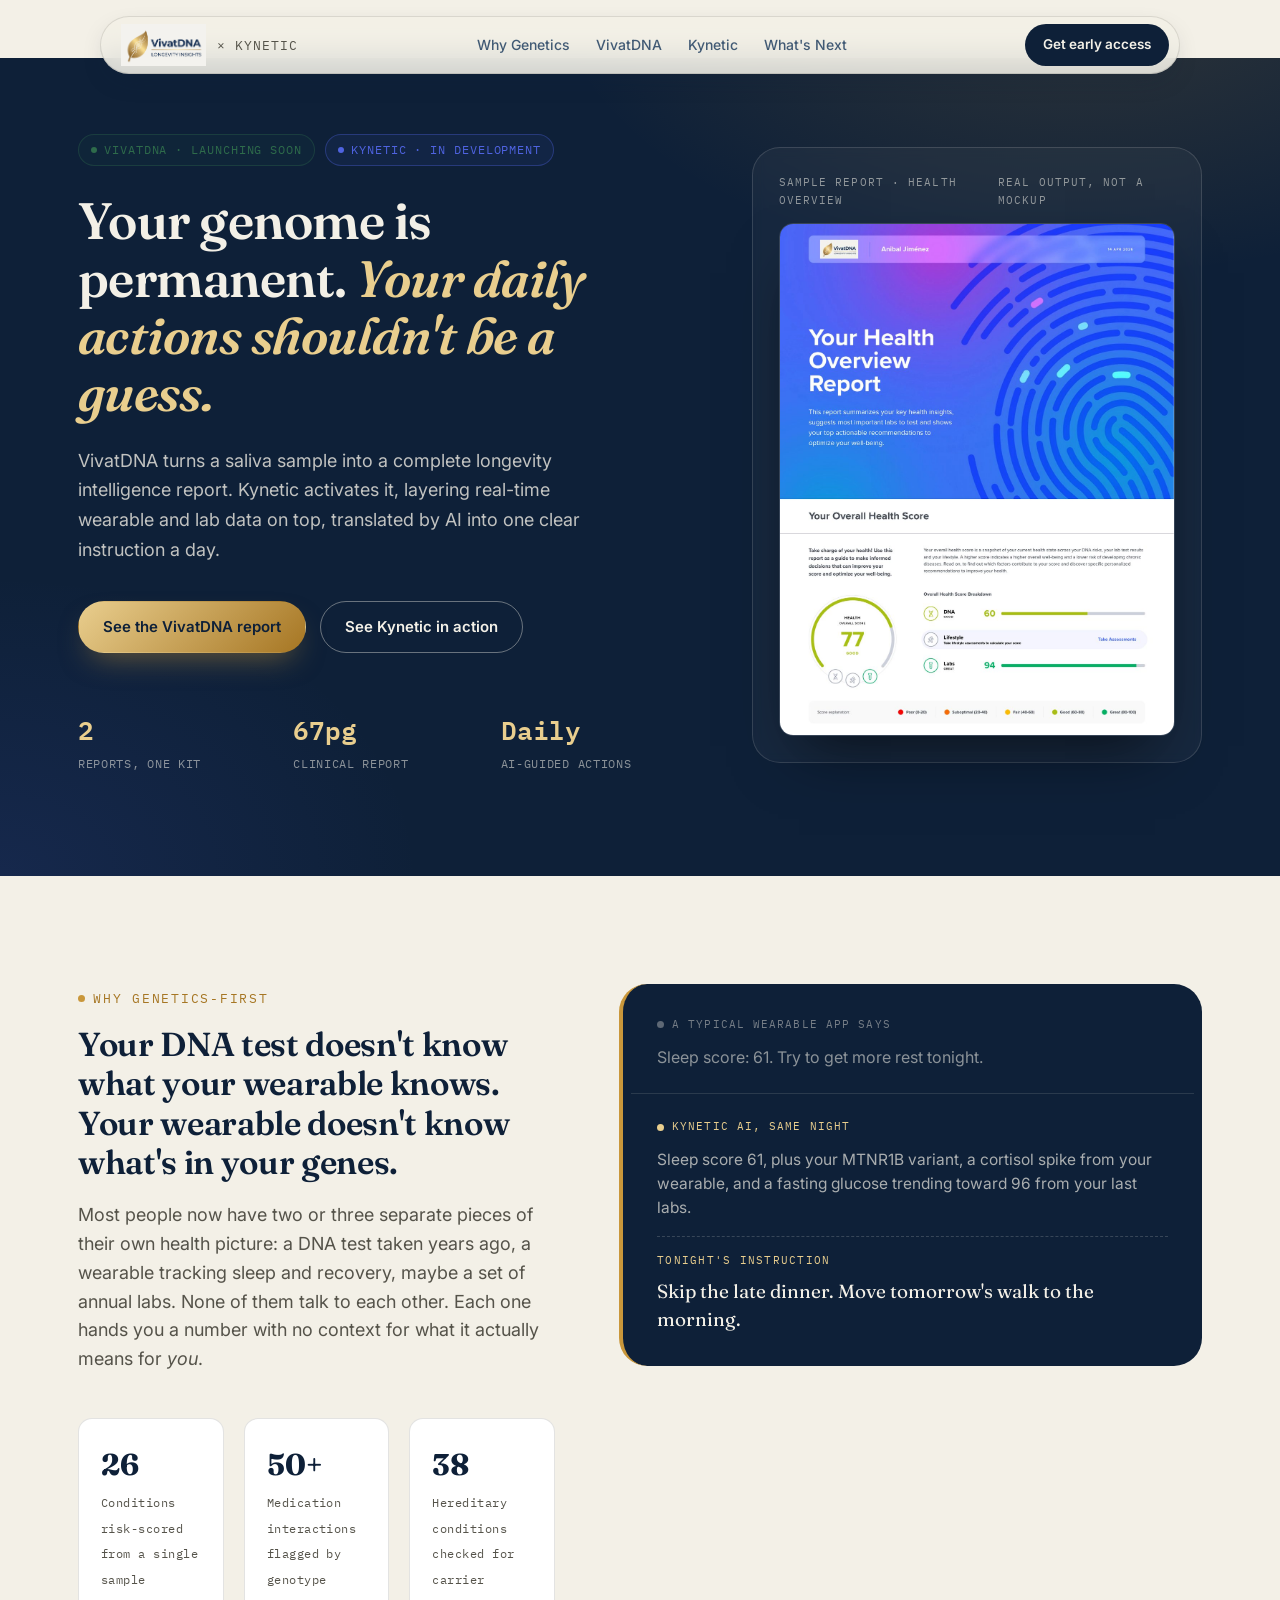
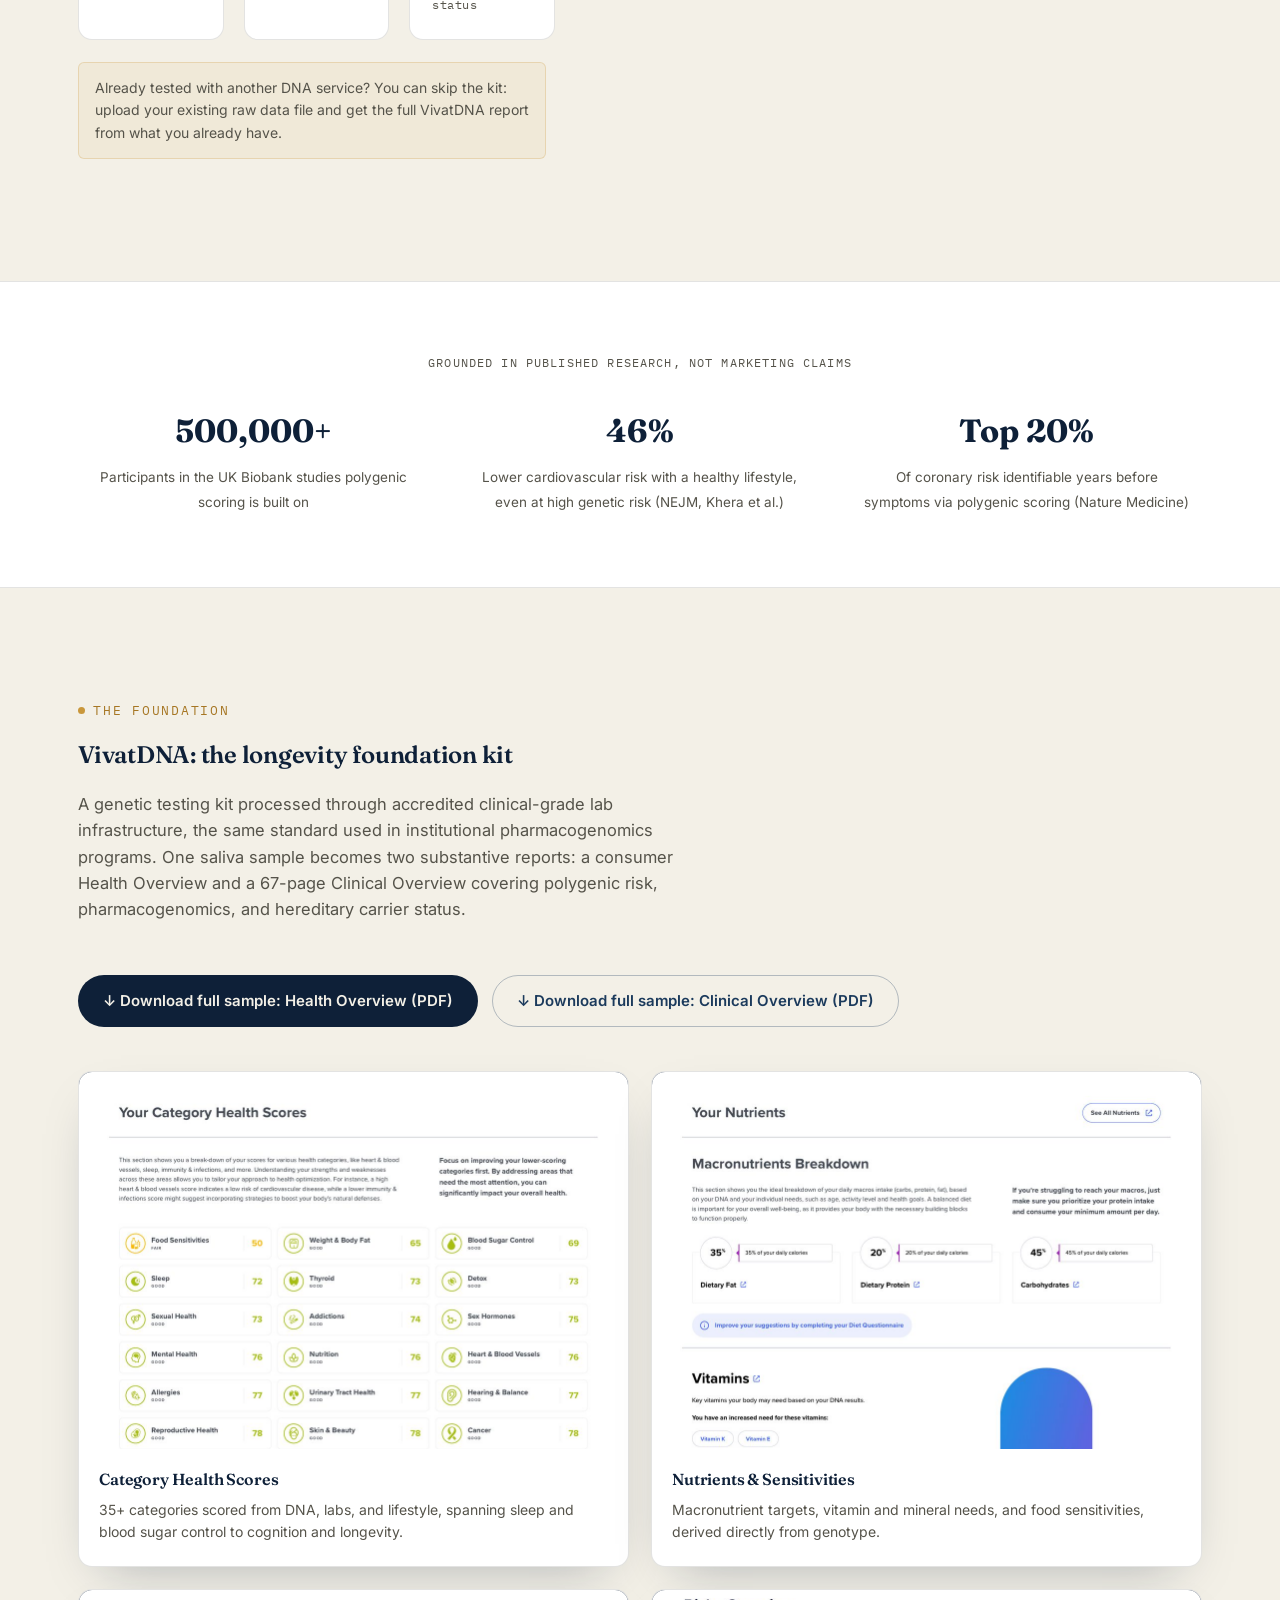
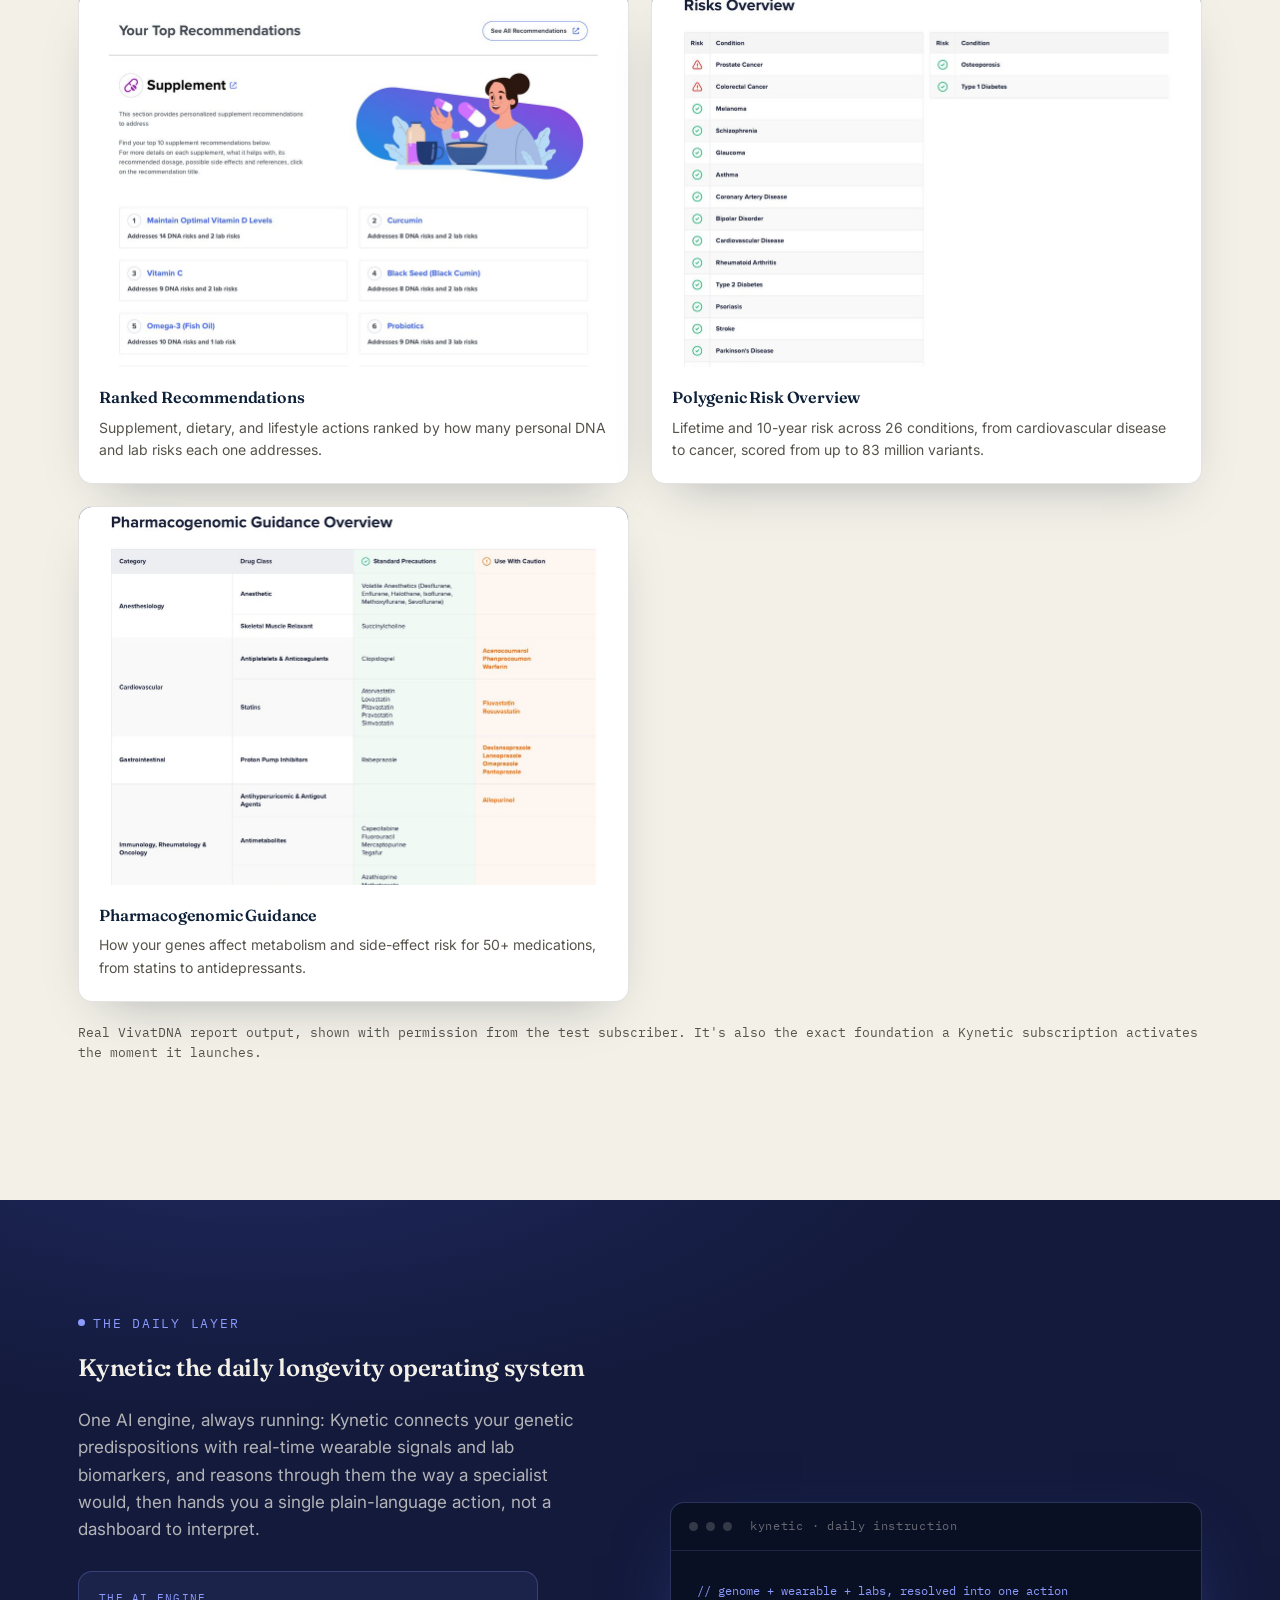
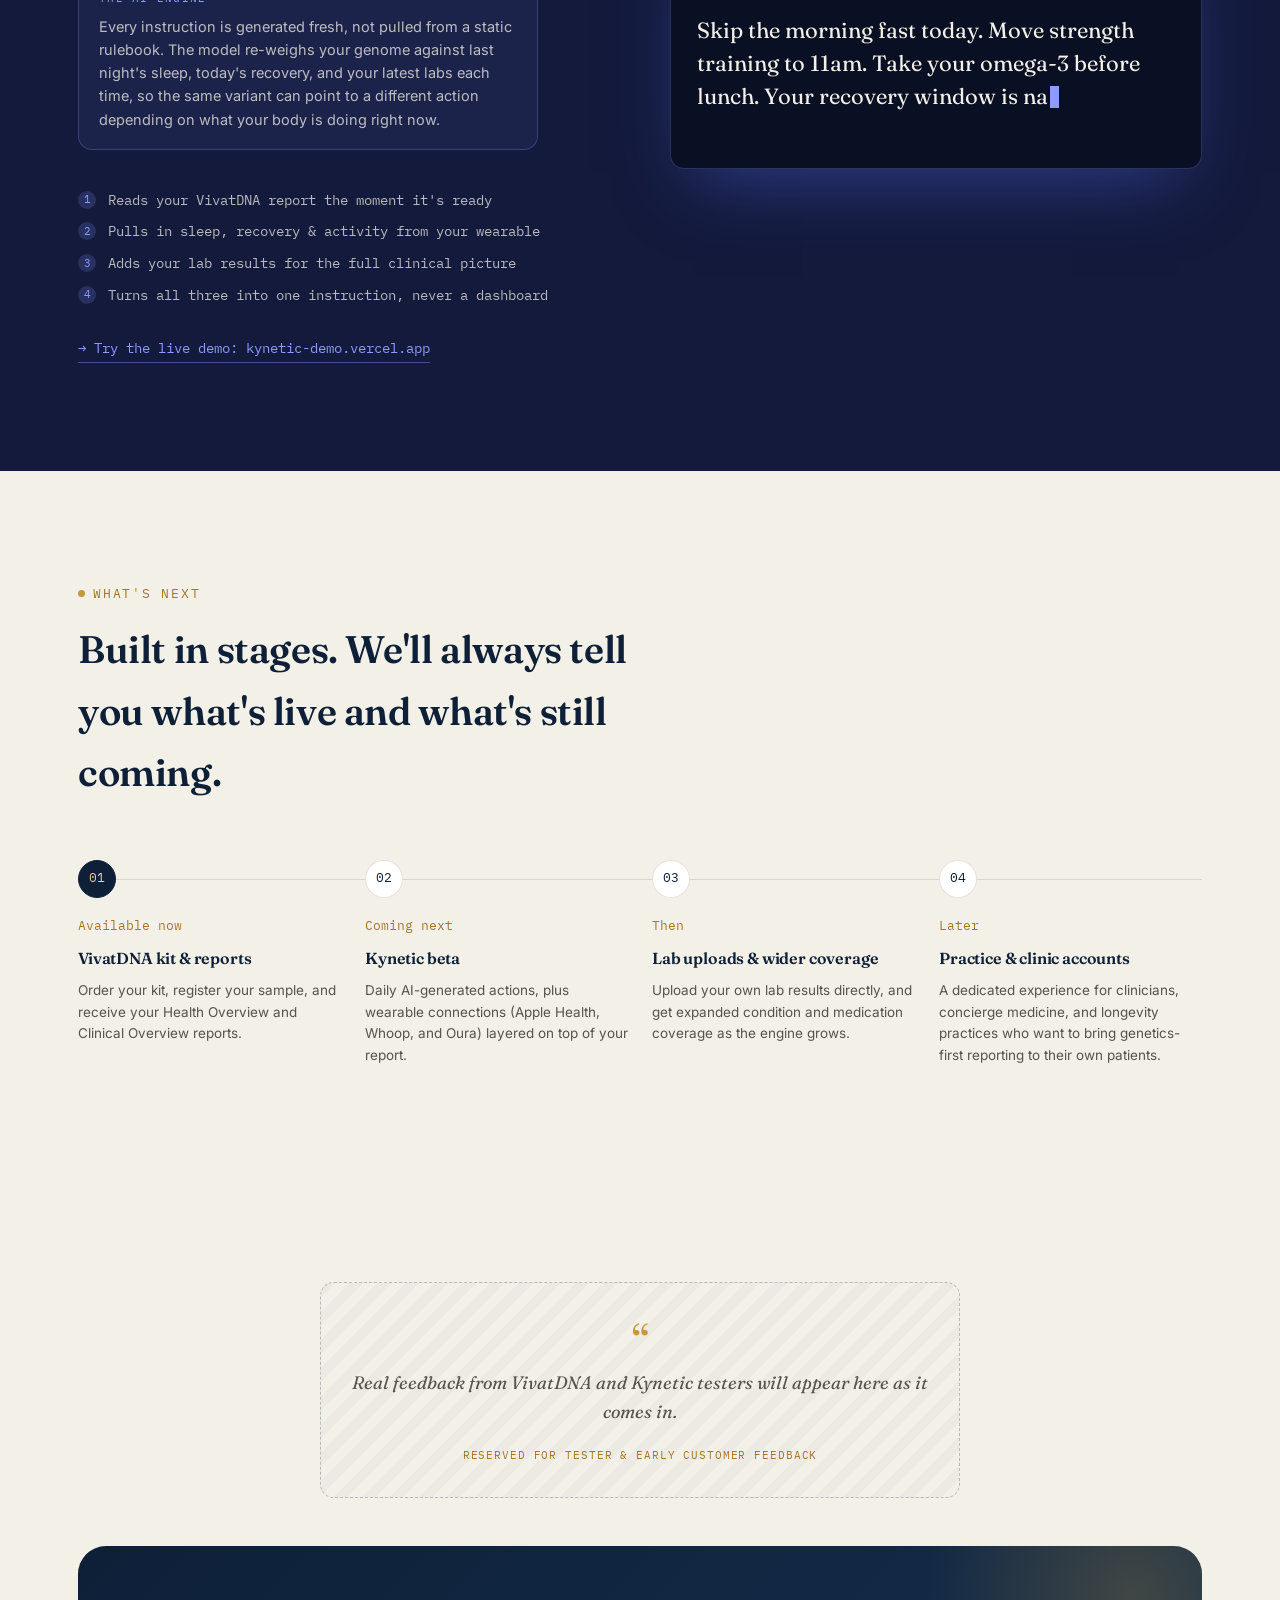
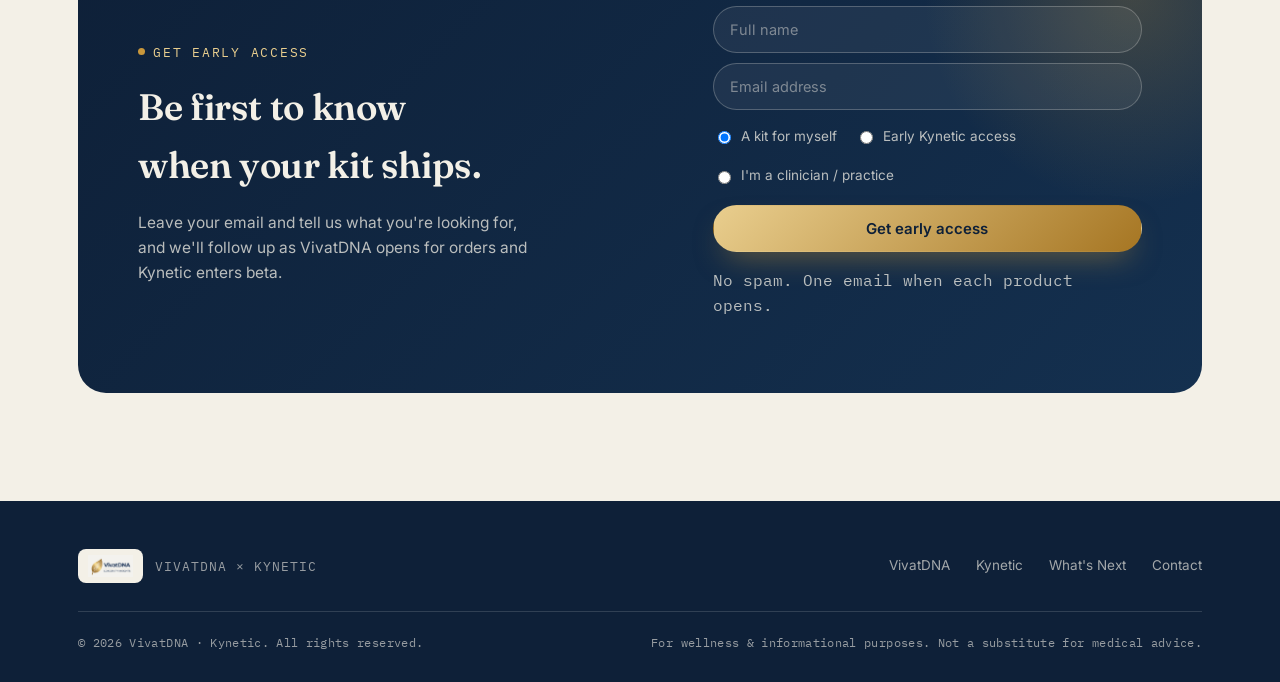
==== commit bcc3487c: "Add files via upload" ====
--- a/index.html
+++ b/index.html
@@ -11,14 +11,18 @@
 
 <!-- Open Graph / social preview -->
 <meta property="og:type" content="website">
+<meta property="og:url" content="https://vivatdna.com/">
 <meta property="og:title" content="VivatDNA: DNA Testing & Daily AI Longevity Coaching">
 <meta property="og:description" content="A 67-page genetic longevity report, activated daily by Kynetic's AI: one clear instruction, grounded in your genome and sharpened by your data.">
-<meta property="og:image" content="assets/img/report-cover.jpg">
+<meta property="og:image" content="https://vivatdna.com/assets/img/og-share.jpg">
+<meta property="og:image:width" content="1200">
+<meta property="og:image:height" content="630">
+<meta property="og:image:type" content="image/jpeg">
 <meta property="og:site_name" content="VivatDNA">
 <meta name="twitter:card" content="summary_large_image">
 <meta name="twitter:title" content="VivatDNA: DNA Testing & Daily AI Longevity Coaching">
 <meta name="twitter:description" content="A 67-page genetic longevity report, activated daily by Kynetic's AI: one clear instruction, grounded in your genome and sharpened by your data.">
-<meta name="twitter:image" content="assets/img/report-cover.jpg">
+<meta name="twitter:image" content="https://vivatdna.com/assets/img/og-share.jpg">
 
 <link rel="preconnect" href="https://fonts.googleapis.com">
 <link rel="preconnect" href="https://fonts.gstatic.com" crossorigin>
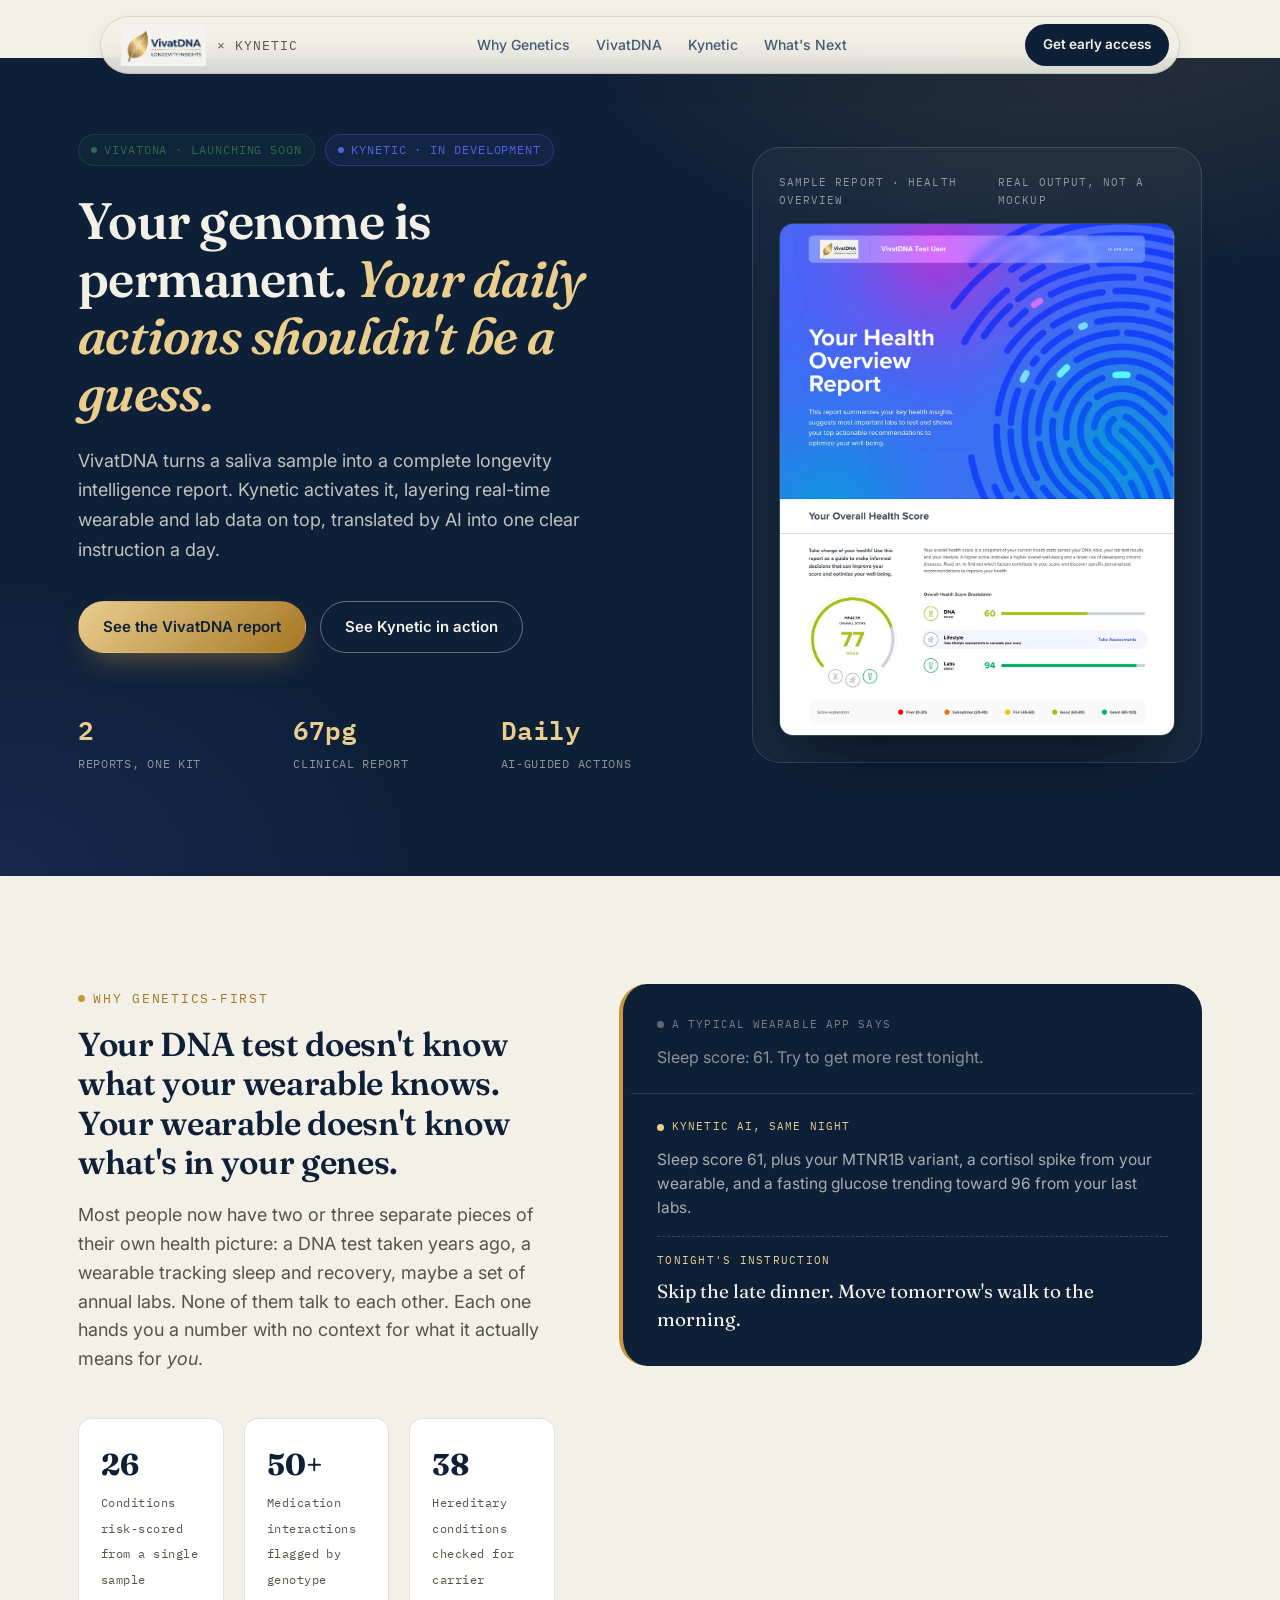
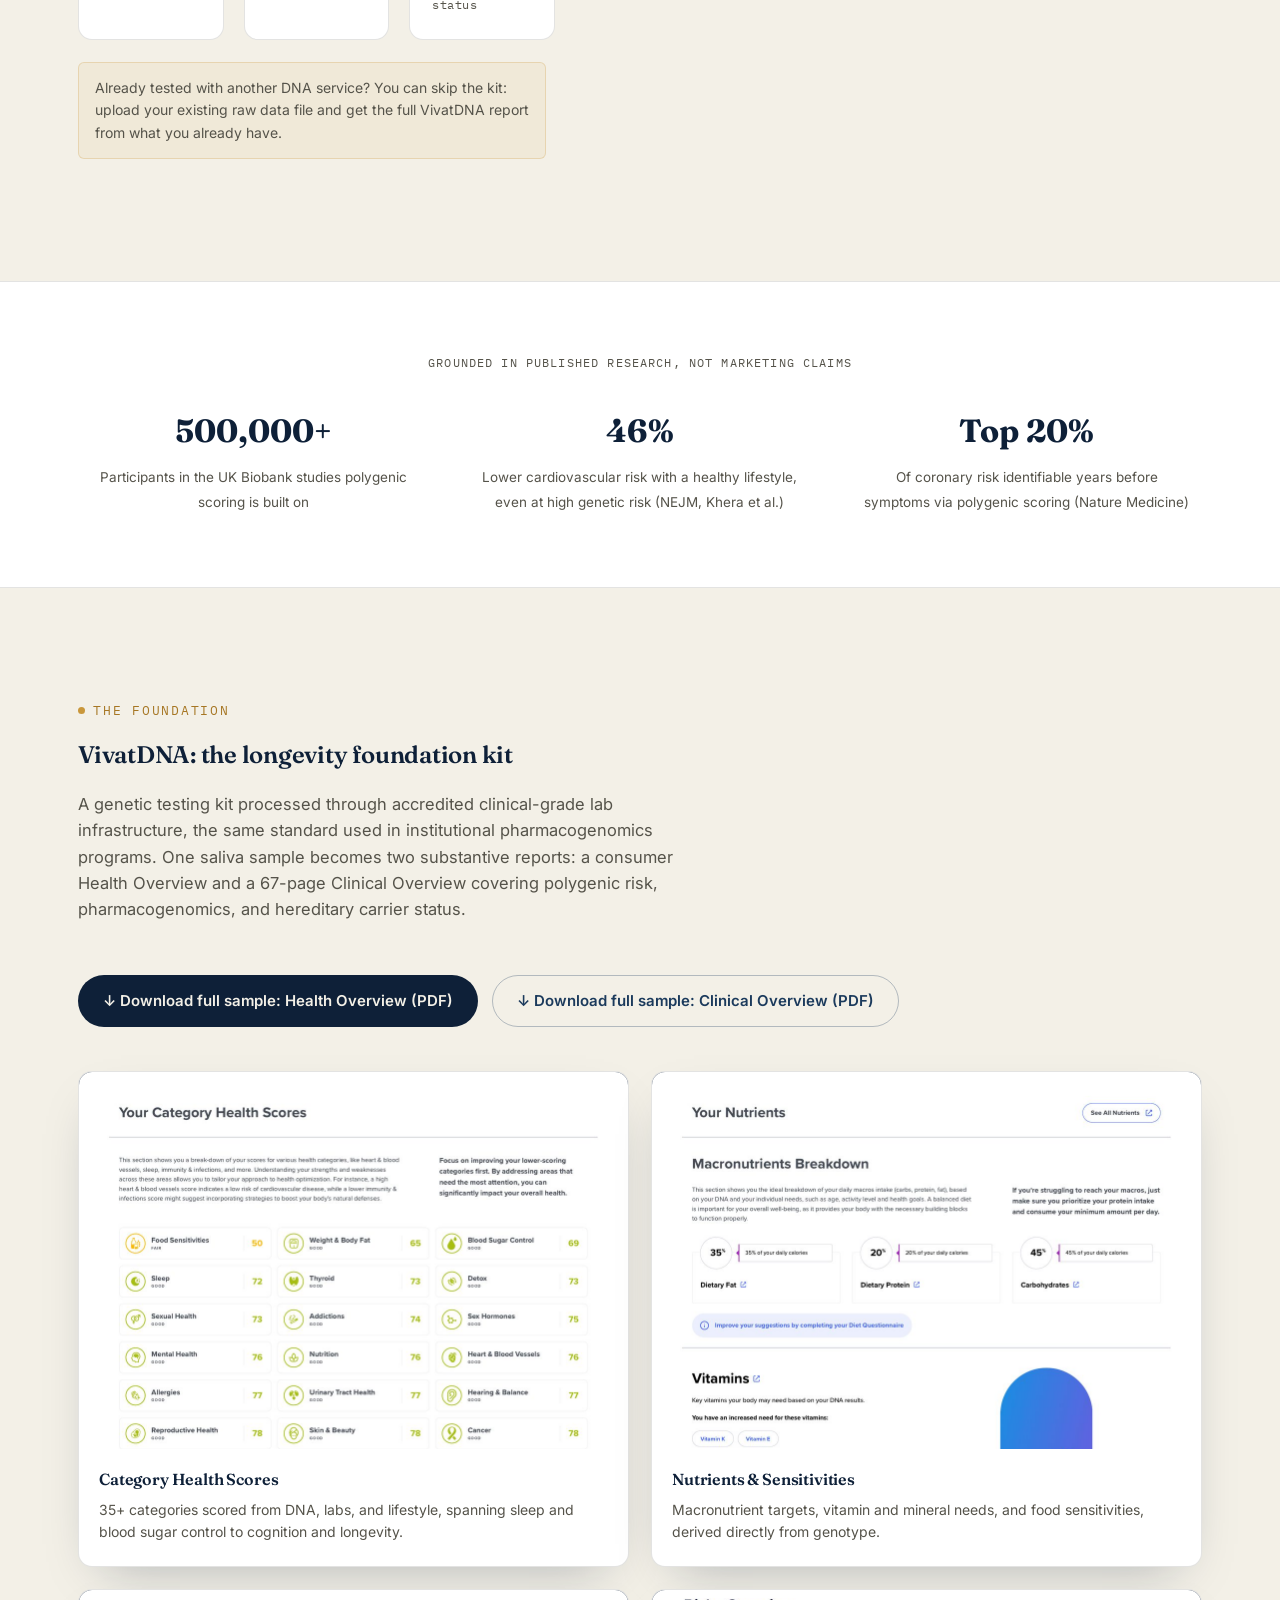
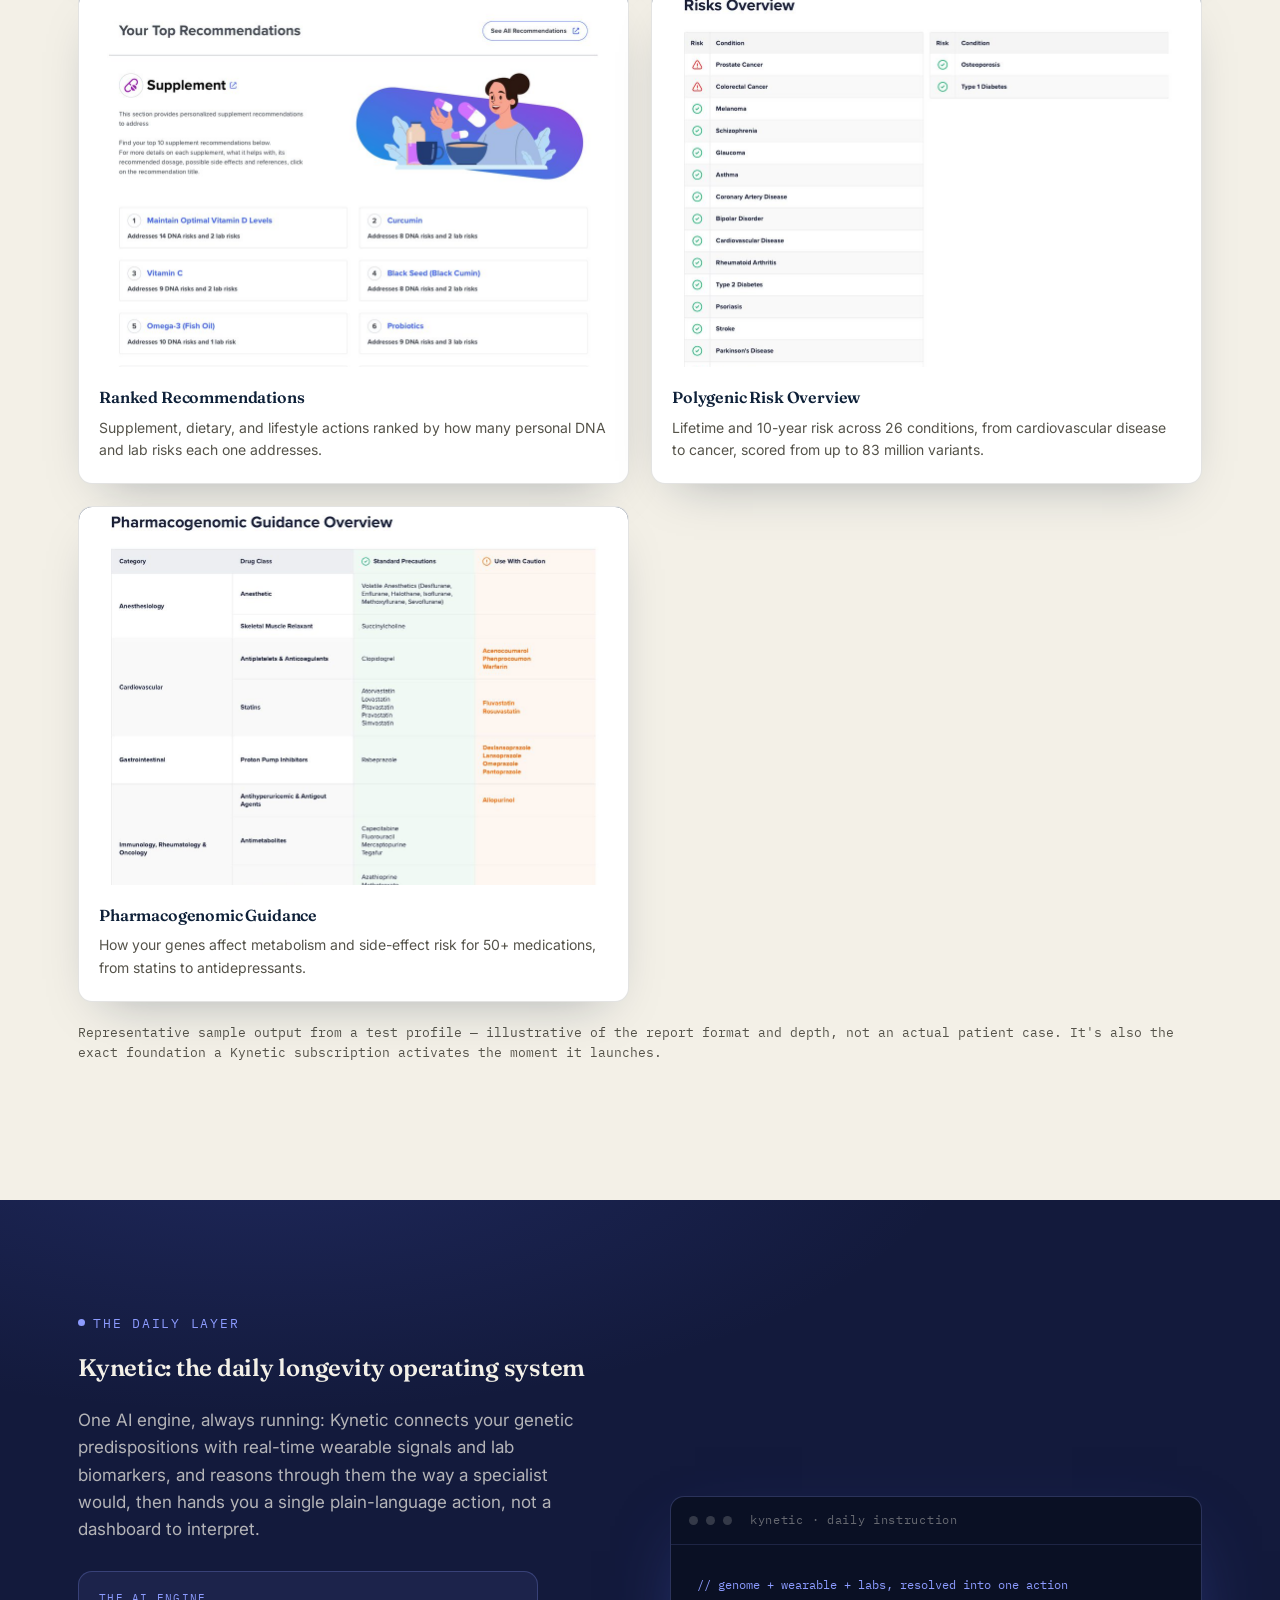
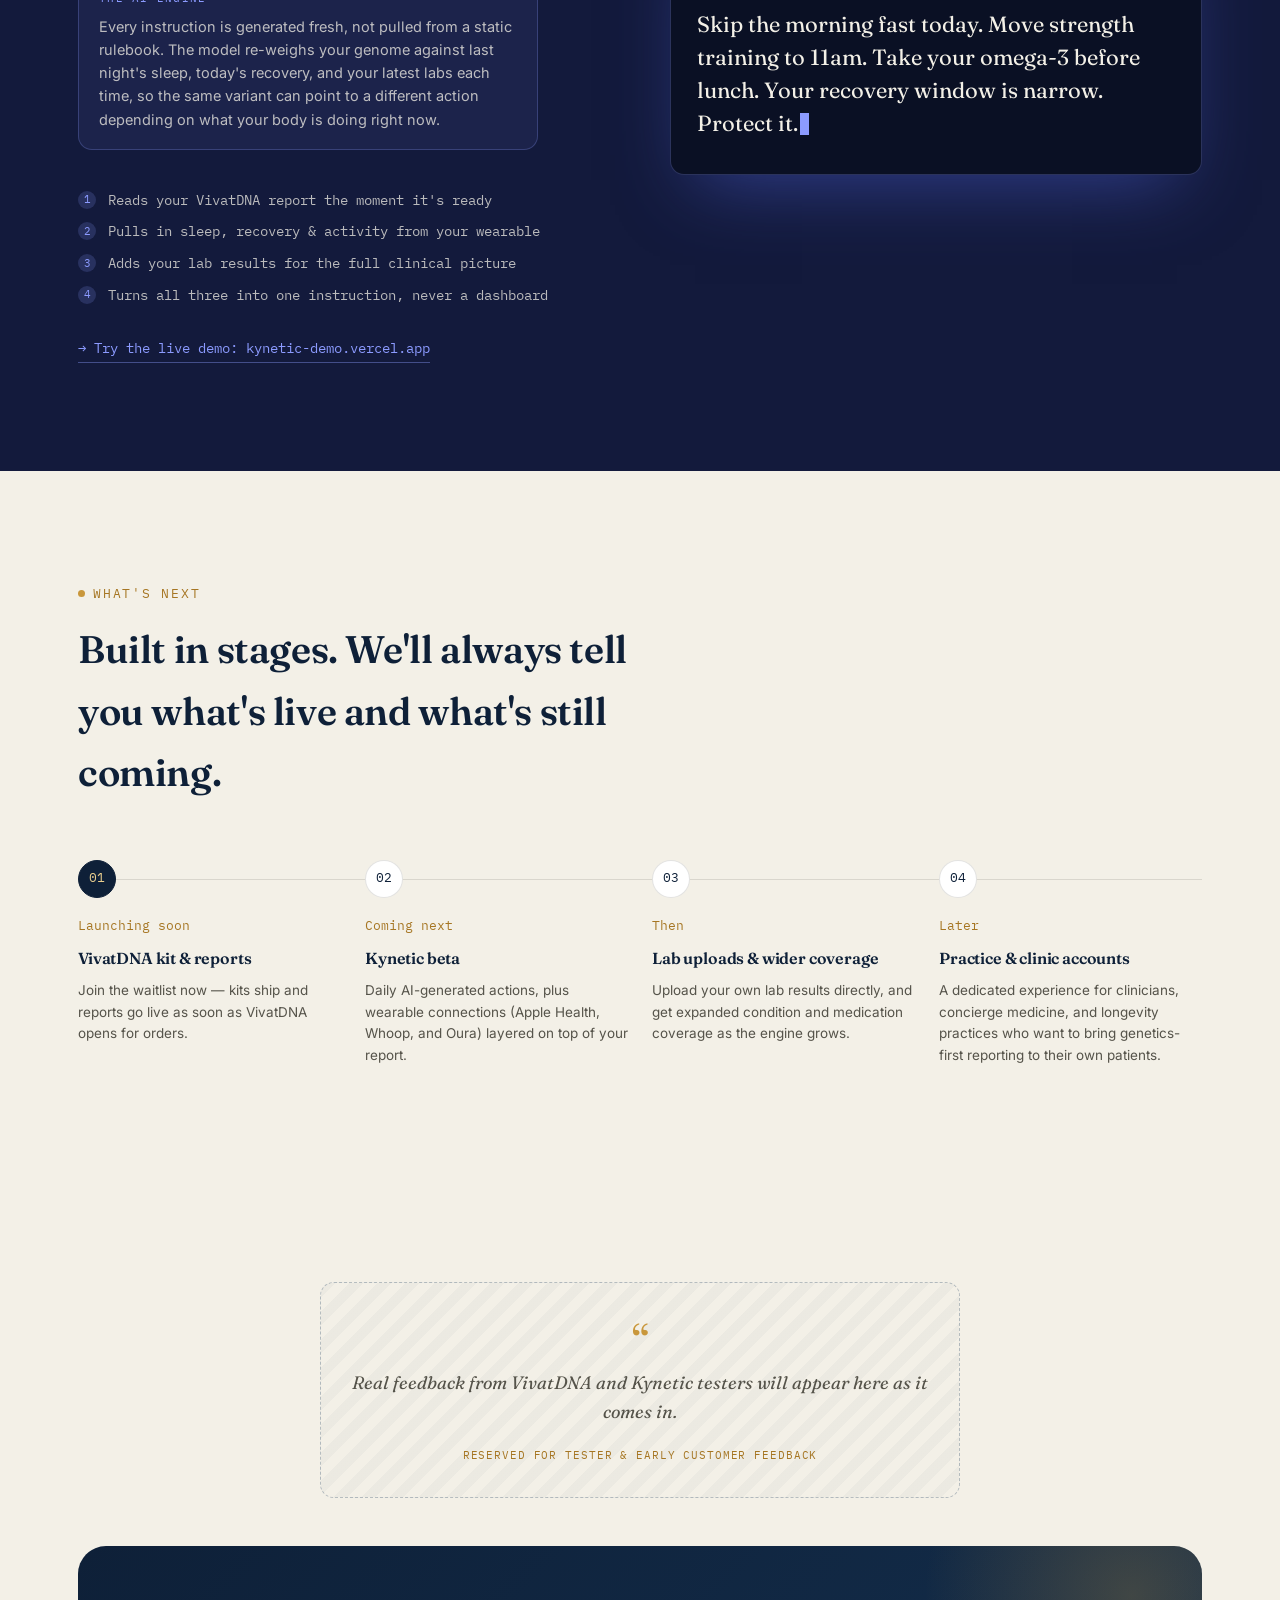
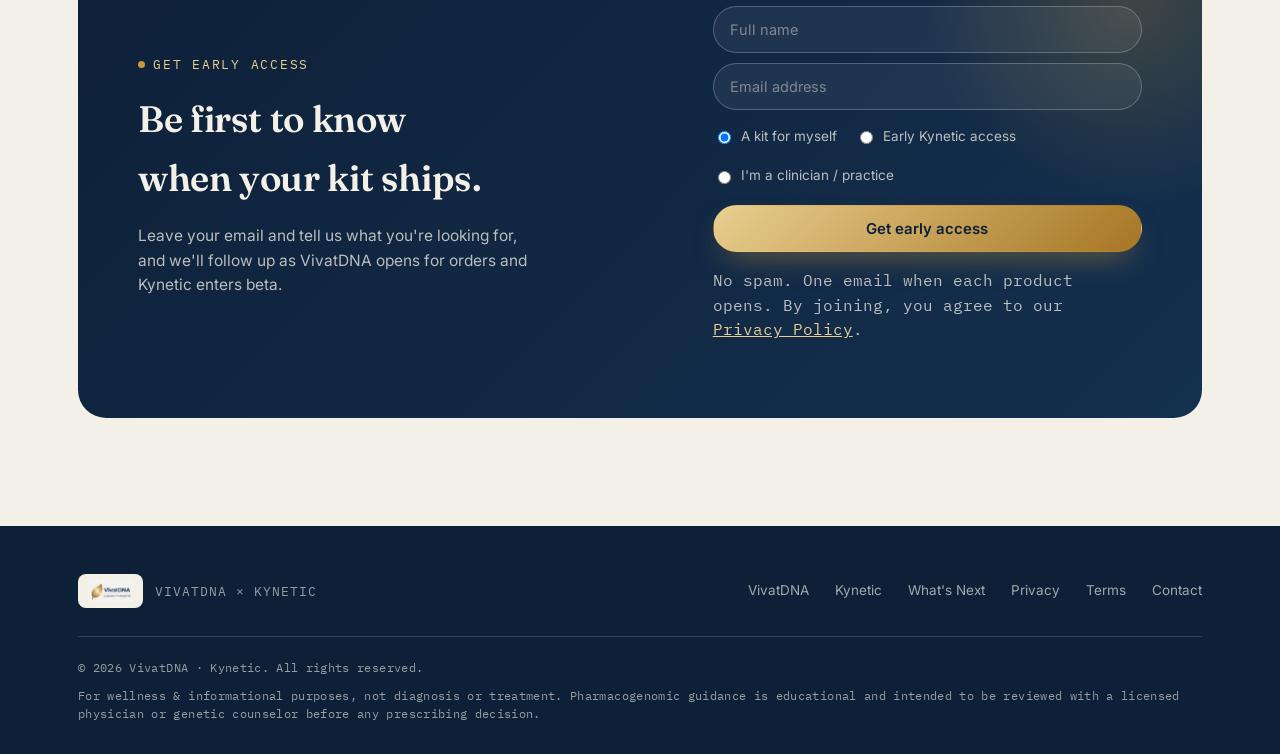
==== commit 7f696d22: "Add files via upload" ====
--- a/index.html
+++ b/index.html
@@ -168,7 +168,7 @@
       </div>
     </div>
 
-    <p class="reports-note">Real VivatDNA report output, shown with permission from the test subscriber. It's also the exact foundation a Kynetic subscription activates the moment it launches.</p>
+    <p class="reports-note">Representative sample output from a test profile — illustrative of the report format and depth, not an actual patient case. It's also the exact foundation a Kynetic subscription activates the moment it launches.</p>
   </div>
 </section>
 
@@ -216,9 +216,9 @@
       <div class="roadmap-steps">
         <div class="roadmap-step is-current reveal">
           <div class="marker">01</div>
-          <span class="amt">Available now</span>
+          <span class="amt">Launching soon</span>
           <h4>VivatDNA kit &amp; reports</h4>
-          <p>Order your kit, register your sample, and receive your Health Overview and Clinical Overview reports.</p>
+          <p>Join the waitlist now — kits ship and reports go live as soon as VivatDNA opens for orders.</p>
         </div>
         <div class="roadmap-step reveal">
           <div class="marker">02</div>
@@ -270,7 +270,7 @@
             <label><input type="radio" name="interest" value="Clinician"> I'm a clinician / practice</label>
           </div>
           <button type="submit" class="btn btn-gold btn-block" style="margin-top:18px;">Get early access</button>
-          <p class="form-note">No spam. One email when each product opens.</p>
+          <p class="form-note">No spam. One email when each product opens. By joining, you agree to our <a href="privacy.html">Privacy Policy</a>.</p>
           <p class="form-success" id="form-success">You're on the list. Thank you.</p>
         </form>
       </div>
@@ -289,12 +289,14 @@
         <a href="#vivat">VivatDNA</a>
         <a href="#kynetic">Kynetic</a>
         <a href="#roadmap">What's Next</a>
+        <a href="privacy.html">Privacy</a>
+        <a href="terms.html">Terms</a>
         <a href="mailto:hello@vivatdna.com">Contact</a>
       </div>
     </div>
     <div class="footer-bottom">
       <span>© <span id="year"></span> VivatDNA · Kynetic. All rights reserved.</span>
-      <span>For wellness &amp; informational purposes. Not a substitute for medical advice.</span>
+      <span>For wellness &amp; informational purposes, not diagnosis or treatment. Pharmacogenomic guidance is educational and intended to be reviewed with a licensed physician or genetic counselor before any prescribing decision.</span>
     </div>
   </div>
 </footer>
--- a/assets/css/styles.css
+++ b/assets/css/styles.css
@@ -408,6 +408,7 @@
 .form input::placeholder{ color:rgba(243,240,231,0.45); }
 .form input:focus{ border-color:var(--gold-300); box-shadow:0 0 0 3px rgba(201,151,59,0.25); }
 .form-note{ font-size:12.5px; color:rgba(243,240,231,0.5); margin-top:12px; font-family:var(--font-mono); }
+.form-note a{ color:var(--gold-300); }
 .form-success{ display:none; font-family:var(--font-mono); font-size:13.5px; color:#4FD695; margin-top:14px; }
 .form-select-row{ display:flex; gap:18px; margin-top:16px; flex-wrap:wrap; }
 .form-select-row label{ display:flex; align-items:center; gap:7px; font-size:13.5px; color:rgba(243,240,231,0.75); }
@@ -423,6 +424,22 @@
 .footer-links{ display:flex; gap:26px; font-size:13.5px; }
 .footer-links a{ text-decoration:none; color:rgba(243,240,231,0.65); }
 .footer-links a:hover{ color:var(--cream); }
+
+/* ---------------------- legal pages (privacy / terms) ---------------------- */
+.legal-page{ background:var(--cream); min-height:100vh; }
+.legal-page .container{ max-width:760px; padding-top:56px; padding-bottom:80px; }
+.legal-page__back{ font-family:var(--font-mono); font-size:12.5px; letter-spacing:0.06em; color:var(--ink-soft); text-decoration:none; display:inline-block; margin-bottom:28px; }
+.legal-page__back:hover{ color:var(--navy-900); }
+.legal-page h1{ font-size:clamp(1.8rem,3vw,2.4rem); color:var(--navy-900); margin-bottom:8px; }
+.legal-page__meta{ font-family:var(--font-mono); font-size:12px; color:var(--ink-soft); letter-spacing:0.04em; margin-bottom:8px; }
+.legal-page__draft-note{ background:rgba(198,138,17,0.1); border:1px solid rgba(198,138,17,0.35); border-radius:var(--radius-m); padding:16px 20px; font-size:13.5px; line-height:1.6; color:var(--navy-900); margin:24px 0 40px; }
+.legal-page__draft-note strong{ color:var(--gold-700); }
+.legal-page h2{ font-size:1.3rem; color:var(--navy-900); margin:36px 0 12px; }
+.legal-page p, .legal-page li{ font-size:15.5px; line-height:1.7; color:var(--ink-soft); }
+.legal-page ul{ margin:0 0 16px; padding-left:22px; }
+.legal-page li{ margin-bottom:6px; }
+.legal-page a{ color:var(--gold-700); }
+.legal-page [data-fill]{ background:rgba(198,138,17,0.16); padding:1px 5px; border-radius:4px; font-family:var(--font-mono); font-size:0.92em; }
 .footer-bottom{ display:flex; justify-content:space-between; flex-wrap:wrap; gap:10px; padding-top:22px; font-family:var(--font-mono); font-size:11.5px; letter-spacing:0.03em; }
 
 /* -------------------------------- reveal on scroll -------------------------------- */
